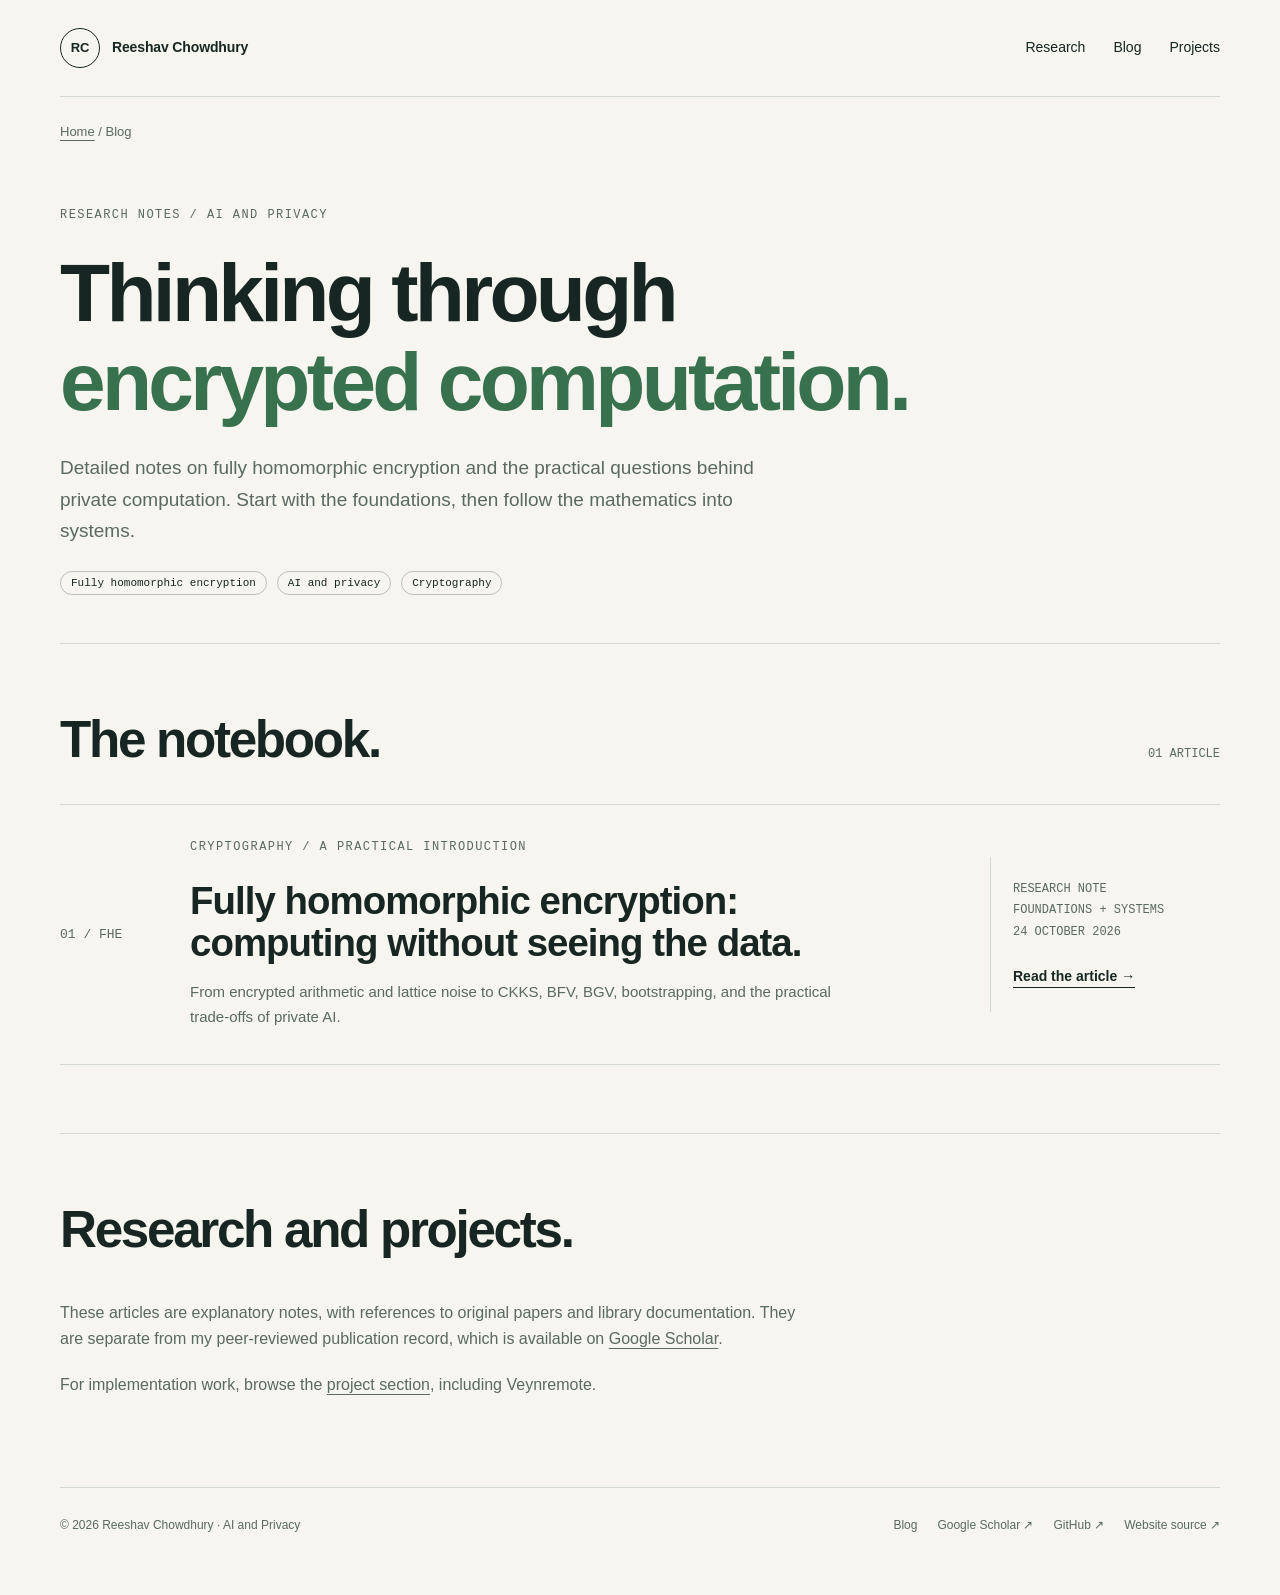
==== blog/index.html @ 23752e89 "Refocus portfolio on research and add detailed FHE blog" ====
<!doctype html>
<html lang="en"><head>
<meta charset="utf-8"><meta name="viewport" content="width=device-width, initial-scale=1">
<title>Blog — Fully homomorphic encryption, AI &amp; privacy | Reeshav Chowdhury</title><meta name="description" content="Research notes on fully homomorphic encryption, encrypted computation, AI, and privacy by Reeshav Chowdhury.">
<link rel="canonical" href="https://reeshavchowdhury.github.io/blog/">
<meta property="og:type" content="website"><meta property="og:title" content="Blog — Fully homomorphic encryption, AI &amp; privacy | Reeshav Chowdhury"><meta property="og:description" content="Research notes on fully homomorphic encryption, encrypted computation, AI, and privacy by Reeshav Chowdhury."><meta property="og:url" content="https://reeshavchowdhury.github.io/blog/"><meta property="og:image" content="https://reeshavchowdhury.github.io/assets/research-card.png"><meta name="twitter:card" content="summary_large_image"><meta name="theme-color" content="#f6f5ef">
<link rel="icon" href="/assets/favicon.svg" type="image/svg+xml"><link rel="stylesheet" href="/assets/site.css"><script src="/assets/site.js" defer></script>
<script type="application/ld+json">{"@context":"https://schema.org","@type":"Blog","name":"Reeshav Chowdhury \u2014 Research notes","url":"https://reeshavchowdhury.github.io/blog/","author":{"@type":"Person","name":"Reeshav Chowdhury","url":"https://reeshavchowdhury.github.io/"}}</script></head><body><a class="skip" href="#main">Skip to content</a><div class="wrap"><header class="header"><a class="brand" href="/" aria-label="Reeshav Chowdhury home"><span class="monogram">RC</span><span class="name">Reeshav Chowdhury</span></a><nav class="nav" aria-label="Main navigation"><a href="/#research">Research</a><a href="/blog/">Blog</a><a href="/#projects">Projects</a></nav></header><main id="main"><p class="breadcrumb"><a href="/">Home</a> / Blog</p><section class="page-intro"><div class="eyebrow">Research notes / AI and Privacy</div><h1>Thinking through<br><span class="accent">encrypted computation.</span></h1><p class="lede">Detailed notes on fully homomorphic encryption and the practical questions behind private computation. Start with the foundations, then follow the mathematics into systems.</p><div class="topic-grid"><span class="tag">Fully homomorphic encryption</span><span class="tag">AI and privacy</span><span class="tag">Cryptography</span></div></section><section class="section" aria-labelledby="posts-title"><div class="section-top"><h2 id="posts-title">The notebook.</h2><span class="meta">01 ARTICLE</span></div><article class="writing-card"><span class="writing-index">01 / FHE</span><div><div class="eyebrow">Cryptography / A practical introduction</div><h3><a href="/blog/fully-homomorphic-encryption/">Fully homomorphic encryption: computing without seeing the data.</a></h3><p>From encrypted arithmetic and lattice noise to CKKS, BFV, BGV, bootstrapping, and the practical trade-offs of private AI.</p></div><div class="writing-aside"><p>RESEARCH NOTE<br>FOUNDATIONS + SYSTEMS<br>24 OCTOBER 2026</p><a class="text-link" href="/blog/fully-homomorphic-encryption/">Read the article →</a></div></article></section><section class="section"><div class="prose"><h2>Research and projects.</h2><p>These articles are explanatory notes, with references to original papers and library documentation. They are separate from my peer-reviewed publication record, which is available on <a href="https://scholar.google.com/citations?user=WjMcQ4EAAAAJ&amp;hl=en">Google Scholar</a>.</p><p>For implementation work, browse the <a href="/#projects">project section</a>, including Veynremote.</p></div></section></main><footer class="footer"><p>© 2026 Reeshav Chowdhury · AI and Privacy</p><div><a href="/blog/">Blog</a><a href="https://scholar.google.com/citations?user=WjMcQ4EAAAAJ&amp;hl=en">Google Scholar ↗</a><a href="https://github.com/ReeshavChowdhury">GitHub ↗</a><a href="https://github.com/ReeshavChowdhury/ReeshavChowdhury.github.io">Website source ↗</a></div></footer></div></body></html>
---- assets/site.css ----
:root{--paper:#f6f5ef;--ink:#172622;--muted:#5a6962;--line:#d3dad1;--green:#c8edb5;--deep:#1c4938;--white:#fffefa;--orange:#f3c188;--radius:22px}
*{box-sizing:border-box}.hero>*,.setup-grid>*,.faq-grid>*,.about-grid>*{min-width:0}html{scroll-behavior:smooth;scroll-padding-top:100px}body{margin:0;background:var(--paper);color:var(--ink);font:16px/1.65 -apple-system,BlinkMacSystemFont,"Segoe UI",sans-serif}a{color:inherit;text-decoration-thickness:1px;text-underline-offset:4px}button{font:inherit}button,a{-webkit-tap-highlight-color:transparent}a:focus-visible,button:focus-visible,summary:focus-visible{outline:3px solid #28794d;outline-offset:5px}h1,h2,h3,p{margin-top:0}h1,h2,h3{line-height:1.08;letter-spacing:-.045em}h1{font-size:clamp(3.3rem,7.7vw,6.6rem);font-weight:650;margin-bottom:26px}h2{font-size:clamp(2rem,4vw,3.25rem);font-weight:600}h3{font-size:1.35rem;letter-spacing:-.025em}p{margin-bottom:20px}.wrap{width:min(1160px,calc(100% - 64px));margin:auto}.skip{position:absolute;left:16px;top:-80px;background:var(--ink);color:white;padding:12px;z-index:10}.skip:focus{top:12px}.header{display:flex;align-items:center;justify-content:space-between;gap:24px;padding:28px 0;border-bottom:1px solid var(--line)}.brand{display:inline-flex;align-items:center;gap:12px;text-decoration:none;font-weight:650;font-size:14px;letter-spacing:-.01em}.monogram{display:grid;place-items:center;width:40px;height:40px;border:1px solid var(--ink);border-radius:50%;font-size:13px}.nav{display:flex;gap:28px;align-items:center}.nav a{font-size:14px;text-decoration:none}.nav a:hover{text-decoration:underline}.nav .external{border-bottom:1px solid var(--ink)}.eyebrow{font:12px/1.4 ui-monospace,SFMono-Regular,Consolas,monospace;text-transform:uppercase;letter-spacing:.12em;color:var(--muted);display:flex;align-items:center;gap:10px;margin-bottom:25px}.dot{display:inline-block;width:7px;height:7px;background:#398051;border-radius:50%}.hero{display:grid;grid-template-columns:1fr 1fr;gap:72px;align-items:center;padding:86px 0 80px}.hero .lede{font-size:18px;line-height:1.7;color:var(--muted);max-width:480px}.accent{color:#37714d}.actions{display:flex;align-items:center;flex-wrap:wrap;gap:14px;margin-top:30px}.button{border:1px solid var(--ink);border-radius:8px;padding:12px 20px;font-size:14px;font-weight:600;text-decoration:none;display:inline-flex;gap:18px;align-items:center;justify-content:center;background:var(--ink);color:var(--white);cursor:pointer;transition:transform .15s,background .15s}.button:hover{transform:translateY(-2px);background:var(--deep)}.button.secondary{background:transparent;color:var(--ink)}.button.secondary:hover{background:#e9eee3}.small-note{font-size:12px;color:var(--muted);margin-top:18px}.hero-art{position:relative;background:var(--green);border-radius:var(--radius);min-height:410px;padding:30px;overflow:hidden}.art-label{display:flex;justify-content:space-between;font:11px ui-monospace,monospace;letter-spacing:.08em;text-transform:uppercase}.art-circle{position:absolute;width:330px;height:330px;border:1px solid #92b886;border-radius:50%;right:-80px;top:55px}.art-circle:after{content:"";position:absolute;inset:35px;border:1px solid #a4c99a;border-radius:50%}.monitor{position:relative;width:82%;margin:46px auto 0;padding:9px;background:var(--ink);border-radius:13px;box-shadow:0 20px 40px #17262218}.monitor:before{content:"";position:absolute;bottom:-28px;left:44%;width:12%;height:29px;background:var(--ink)}.monitor:after{content:"";position:absolute;bottom:-30px;left:31%;width:38%;height:5px;background:var(--ink);border-radius:4px}.desktop{position:relative;overflow:hidden;height:185px;border-radius:5px;background:#df9d6c}.desktop:before{content:"";position:absolute;width:220px;height:220px;border-radius:50%;background:#f7d6ab;left:-42px;top:35px}.desktop:after{content:"";position:absolute;width:200px;height:200px;border-radius:50%;background:#8c9e81;right:-60px;bottom:-60px}.app-window{position:absolute;z-index:1;left:22%;top:22%;width:61%;height:60%;background:#fffefa;border-radius:5px;box-shadow:0 5px 20px #17262222}.window-bar{height:19px;border-bottom:1px solid #dce0d8;display:flex;gap:4px;padding:7px}.window-bar i{width:4px;height:4px;border-radius:50%;background:#a4b0a3}.window-content{padding:15px}.window-content .line{height:5px;width:74%;background:#dce4d6;border-radius:4px;margin-bottom:9px}.window-content .line:first-child{width:45%;background:#426a47}.art-caption{position:absolute;bottom:24px;left:30px;right:30px;display:flex;justify-content:space-between;align-items:center;font-size:12px}.tag{font:11px ui-monospace,monospace;border:1px solid #17262240;border-radius:30px;padding:5px 10px;white-space:nowrap}.section{padding:68px 0;border-top:1px solid var(--line)}.section-top{display:flex;justify-content:space-between;align-items:baseline;gap:24px;margin-bottom:36px}.section-top h2{margin:0}.section-top .meta{font:12px ui-monospace,monospace;color:var(--muted)}.project-row{display:grid;grid-template-columns:76px 1fr 1fr;gap:30px;background:var(--white);border:1px solid var(--line);padding:36px;border-radius:var(--radius)}.project-number{font:14px ui-monospace,monospace;color:var(--muted);padding-top:8px}.project-row h3{font-size:36px;margin-bottom:13px}.project-row p{color:var(--muted)}.pills{display:flex;flex-wrap:wrap;gap:7px}.pills .tag{color:var(--muted);border-color:var(--line)}.project-detail{padding-left:20px;border-left:1px solid var(--line)}.project-detail ul{padding-left:18px;color:var(--muted);font-size:14px;margin:0 0 22px}.text-link{font-size:14px;font-weight:600;text-decoration:none;border-bottom:1px solid var(--ink);padding-bottom:3px}.about-grid{display:grid;grid-template-columns:1fr 1.2fr;gap:70px}.about-grid p{color:var(--muted)}.callout{background:#e9eee3;border-left:3px solid #79a367;padding:18px 22px;font-size:14px;color:var(--muted);border-radius:0 10px 10px 0}.footer{padding:28px 0 38px;border-top:1px solid var(--line);display:flex;justify-content:space-between;gap:24px;font-size:12px;color:var(--muted)}.footer div{display:flex;flex-wrap:wrap;gap:20px}.footer a{text-decoration:none}.footer a:hover{text-decoration:underline}.project-hero{gap:50px}.project-hero h1{font-size:clamp(3rem,6.2vw,5.5rem)}.breadcrumb{font-size:13px;color:var(--muted);margin:24px 0 0}.project-hero .hero-art{min-height:430px;background:#e7ebe2}.dual-monitors{display:flex;align-items:flex-end;gap:18px;position:relative;margin-top:55px}.dual-monitors .monitor{margin:0;padding:7px;width:58%;box-shadow:none;border-radius:9px}.dual-monitors .monitor.host{width:40%;margin-bottom:0}.dual-monitors .desktop{height:140px}.dual-monitors .host .desktop{height:103px}.dual-monitors .monitor:before{bottom:-20px;height:20px}.dual-monitors .monitor:after{bottom:-23px;height:4px}.dual-monitors .host .desktop{transition:filter .25s}.dual-monitors.is-private .host .desktop{filter:brightness(0)}.monitor-labels{display:flex;justify-content:space-around;margin:40px 0 0;font-size:12px;color:var(--muted)}.demo-controls{margin-top:28px;display:flex;align-items:center;justify-content:space-between;gap:12px}.demo-controls button{border:1px solid var(--line);background:var(--white);padding:7px 12px;font-size:12px;border-radius:7px;cursor:pointer}.demo-controls .state{font:11px ui-monospace,monospace;color:var(--deep)}.demo-note{font-size:11px;color:var(--muted);margin:14px 0 0}.feature-grid{display:grid;grid-template-columns:repeat(3,1fr);gap:32px}.feature{border-top:2px solid var(--ink);padding-top:23px}.feature .index{font:12px ui-monospace,monospace;color:var(--muted);margin-bottom:24px;display:block}.feature h3{margin-bottom:14px}.feature p{font-size:14px;color:var(--muted)}.setup-grid{display:grid;grid-template-columns:1fr 1.1fr;gap:70px}.steps{list-style:none;counter-reset:steps;padding:0;margin:0}.steps li{counter-increment:steps;position:relative;padding:0 0 25px 45px;color:var(--muted);font-size:14px}.steps li:before{content:counter(steps);position:absolute;left:0;top:0;border:1px solid var(--line);border-radius:50%;width:26px;height:26px;display:grid;place-items:center;font:12px ui-monospace,monospace;color:var(--ink)}.steps strong{display:block;color:var(--ink);font-weight:600;margin-bottom:4px}.terminal{border-radius:15px;background:var(--ink);color:#e5eddf;padding:24px;overflow:hidden}.terminal-bar{display:flex;justify-content:space-between;align-items:center;font:11px ui-monospace,monospace;color:#a0b2a4;margin-bottom:22px}.copy-button{background:transparent;border:1px solid #6b7e70;color:#d3e4cf;border-radius:5px;padding:5px 9px;font:11px ui-monospace,monospace;cursor:pointer}.terminal pre{font:12px/1.9 ui-monospace,SFMono-Regular,Consolas,monospace;overflow-x:auto;margin:0;padding-bottom:6px}.terminal .comment{color:#9cb692}.link-list{margin-top:20px;display:flex;flex-wrap:wrap;gap:18px;font-size:13px}table{border-collapse:collapse;width:100%;font-size:14px}th,td{padding:15px 14px;text-align:left;border-bottom:1px solid var(--line)}th{font-weight:600;background:#e9eee3}table caption{text-align:left;color:var(--muted);font-size:13px;margin-bottom:18px}.table-wrap{overflow-x:auto}.faq-grid{display:grid;grid-template-columns:1fr 1.3fr;gap:60px}details{padding:21px 0;border-bottom:1px solid var(--line)}details:first-child{padding-top:0}summary{cursor:pointer;font-size:16px;font-weight:600;line-height:1.5}details p{color:var(--muted);font-size:14px;margin:16px 0 0}.cta{background:var(--green);padding:42px;border-radius:var(--radius);display:flex;justify-content:space-between;align-items:center;gap:30px}.cta h2{font-size:34px;margin-bottom:12px}.cta p{margin:0;max-width:580px;color:#3f5840}.cta .actions{margin:0;flex-shrink:0}.prose{max-width:760px}.prose p{color:var(--muted)}
@media(min-width:1440px){.hero{padding-top:105px;padding-bottom:95px}}
@media(max-width:900px){.hero{gap:32px;padding:60px 0}.hero-art{min-height:350px;padding:24px}.desktop{height:150px}.art-caption{left:24px;right:24px}.project-row{grid-template-columns:40px 1fr;gap:20px}.project-detail{grid-column:2;padding:0;border:0}.feature-grid{gap:22px}.setup-grid,.faq-grid{gap:35px}.dual-monitors{gap:12px}.dual-monitors .desktop{height:110px}.dual-monitors .host .desktop{height:80px}.project-hero .hero-art{min-height:400px}.cta{align-items:flex-start;flex-direction:column}}
@media(max-width:640px){.wrap{width:calc(100% - 36px)}.header{padding:19px 0;gap:15px}.brand{font-size:12px;gap:8px}.brand .name{display:none}.nav{gap:19px}.nav a{font-size:12px}.monogram{width:34px;height:34px}.hero{grid-template-columns:1fr;gap:35px;padding:45px 0}.hero h1{font-size:clamp(44px,12vw,58px)}.hero .lede{font-size:16px;max-width:none}.hero-art{min-height:335px}.monitor{max-width:310px}.desktop{height:155px}.section{padding:45px 0}.section-top{margin-bottom:24px}.section-top .meta{font-size:10px}.project-row{grid-template-columns:25px 1fr;padding:24px 20px;gap:12px}.project-row h3{font-size:30px}.project-detail{margin-top:4px}.about-grid,.setup-grid,.faq-grid{grid-template-columns:1fr;gap:25px}.feature-grid{grid-template-columns:1fr;gap:22px}.feature .index{margin-bottom:12px}.feature{padding-top:17px}.feature h3{font-size:25px}.feature p{margin-bottom:0}.footer{flex-direction:column;gap:13px;padding-top:24px}.footer p{margin:0}.project-hero h1{font-size:clamp(44px,12vw,53px)}.project-hero .hero-art{min-height:365px}.dual-monitors{margin-top:40px}.dual-monitors .monitor{max-width:none}.dual-monitors .desktop{height:130px}.dual-monitors .host .desktop{height:90px}.monitor-labels{margin-top:36px}.demo-controls{margin-top:20px}.cta{padding:28px 24px}.cta h2{font-size:29px}.terminal{padding:20px}.table-wrap{margin-right:-10px}th,td{padding:12px;font-size:12px}table{min-width:480px}.breadcrumb{font-size:12px}.section-top h2{font-size:30px}}
@media(prefers-reduced-motion:reduce){html{scroll-behavior:auto}*,*:before,*:after{transition:none!important}}
/* Research and writing */
.research-art{background:#e4e9dd;display:flex;flex-direction:column;justify-content:space-between;min-height:410px}.research-motif{position:relative;margin:27px 0 18px;padding:30px 22px;background:#172622;color:#e5eddf;border-radius:16px}.research-motif .math-label{font:11px ui-monospace,monospace;color:#9fbaa7;letter-spacing:.07em;text-transform:uppercase}.research-motif .math-main{font:clamp(24px,3vw,37px)/1.8 ui-monospace,monospace;letter-spacing:-.04em;margin:20px 0}.research-motif .math-result{border-top:1px solid #45594b;padding-top:18px;font:13px ui-monospace,monospace;color:#c8edb5}.research-art>p{font-size:13px;color:var(--muted);margin:0}.research-art .mini-tags{display:flex;flex-wrap:wrap;gap:8px}.writing-card{display:grid;grid-template-columns:100px 1fr 230px;gap:30px;align-items:center;padding:34px 0;border-top:1px solid var(--line);border-bottom:1px solid var(--line)}.writing-card .writing-index{font:13px ui-monospace,monospace;color:var(--muted)}.writing-card h3{font-size:clamp(27px,3vw,39px);max-width:680px;margin-bottom:17px}.writing-card h3 a{text-decoration:none}.writing-card h3 a:hover{text-decoration:underline}.writing-card p{font-size:15px;color:var(--muted);max-width:650px;margin:0}.writing-card .writing-aside{border-left:1px solid var(--line);padding:22px}.writing-card .writing-aside p{font:12px/1.8 ui-monospace,monospace;margin-bottom:20px}.project-compact{display:grid;grid-template-columns:1fr 2fr auto;gap:28px;padding:26px 0;border-top:1px solid var(--line);align-items:start}.project-compact h3{font-size:26px;margin:0}.project-compact p{font-size:14px;max-width:620px;color:var(--muted);margin:0}.page-intro{padding:65px 0 48px;max-width:960px}.page-intro h1{font-size:clamp(48px,7vw,82px)}.page-intro .lede{font-size:19px;color:var(--muted);max-width:740px}.blog-meta{display:flex;flex-wrap:wrap;gap:12px 24px;font:12px/1.7 ui-monospace,monospace;color:var(--muted);margin-top:28px}.article-header{padding:62px 0 45px;max-width:1020px}.article-header h1{font-size:clamp(39px,5.5vw,72px);max-width:970px}.article-header .lede{font-size:20px;line-height:1.65;color:var(--muted);max-width:780px}.article-layout{display:grid;grid-template-columns:220px minmax(0,760px);gap:64px;align-items:start;border-top:1px solid var(--line);padding:40px 0 70px}.article-layout>aside{position:sticky;top:25px}.article-toc{position:static;border:1px solid var(--line);padding:17px;border-radius:12px;background:#eeefe6;font-family:inherit}.article-toc:first-child{padding-top:17px}.article-toc summary{font-size:13px}.article-toc nav{display:flex;flex-direction:column;gap:10px;margin-top:18px}.article-toc a{font-size:12px;line-height:1.45;text-decoration:none;color:var(--muted)}.article-toc a:hover{color:var(--ink);text-decoration:underline}.article-body{font:19px/1.85 Georgia,"Times New Roman",serif;min-width:0}.article-body h2{font:600 32px/1.2 -apple-system,BlinkMacSystemFont,"Segoe UI",sans-serif;letter-spacing:-.035em;margin:50px 0 23px}.article-body section:first-child h2{margin-top:0}.article-body h3{font:600 22px/1.35 -apple-system,BlinkMacSystemFont,"Segoe UI",sans-serif;letter-spacing:-.02em;margin:30px 0 16px}.article-body p{margin:0 0 22px}.article-body ul,.article-body ol{padding-left:25px;margin:0 0 24px}.article-body li{padding-left:3px;margin-bottom:12px}.article-body code{font:14px/1.8 ui-monospace,SFMono-Regular,Consolas,monospace;background:#e8ece0;padding:2px 5px;border-radius:4px;overflow-wrap:anywhere}.article-body .equation{padding:20px 22px;background:#e9eee3;border:1px solid var(--line);border-radius:12px;overflow-x:auto;font:16px/1.8 ui-monospace,monospace;margin:26px 0;white-space:nowrap}.article-body .equation .equation-caption{font:12px/1.6 -apple-system,BlinkMacSystemFont,"Segoe UI",sans-serif;color:var(--muted);white-space:normal;margin-top:12px;max-width:640px}.article-body .source-note{font:12px/1.7 -apple-system,BlinkMacSystemFont,"Segoe UI",sans-serif;color:var(--muted);margin-top:-5px}.article-body .source-note a{color:var(--muted)}.article-body .table-wrap{margin:28px 0}.article-body table{font:13px/1.7 -apple-system,BlinkMacSystemFont,"Segoe UI",sans-serif;min-width:570px}.article-body .callout{font:14px/1.8 -apple-system,BlinkMacSystemFont,"Segoe UI",sans-serif;margin:26px 0}.article-flow{display:grid;grid-template-columns:1fr 1fr 1fr;gap:12px;margin:28px 0}.article-flow>div{background:#e9eee3;border:1px solid var(--line);border-radius:12px;padding:18px;font:13px/1.6 -apple-system,BlinkMacSystemFont,"Segoe UI",sans-serif}.article-flow strong{display:block;color:var(--deep);font-size:14px;margin:0 0 8px}.article-flow .step-number{font:11px ui-monospace,monospace;color:var(--muted);display:block;margin-bottom:12px}.fhe-demo{padding:26px;background:var(--ink);border-radius:16px;color:var(--white);margin:30px 0;font:15px/1.7 -apple-system,BlinkMacSystemFont,"Segoe UI",sans-serif}.fhe-demo .eyebrow{color:#b3c5b4;margin-bottom:15px}.demo-inputs{display:grid;grid-template-columns:1fr 1fr;gap:24px}.demo-inputs label{display:block;font-size:14px}.demo-inputs input{display:block;width:100%;accent-color:#c8edb5;margin:15px 0}.demo-inputs output{color:var(--green);font-family:ui-monospace,monospace}.calc-result{border-top:1px solid #506453;margin-top:20px;padding-top:20px;font:26px/1.5 ui-monospace,monospace;color:var(--green)}.fhe-demo .demo-note{color:#c2cebf;font-size:12px;line-height:1.8;margin-top:18px}.references-list{font:14px/1.8 -apple-system,BlinkMacSystemFont,"Segoe UI",sans-serif}.references-list li{margin-bottom:16px}.article-end{font:14px/1.8 -apple-system,BlinkMacSystemFont,"Segoe UI",sans-serif;padding:25px 0;border-top:1px solid var(--line);color:var(--muted);margin-top:35px}.article-body pre{padding:20px;background:#172622;border-radius:12px;color:#e5eddf;overflow-x:auto;font:12px/1.9 ui-monospace,monospace}.article-body pre code{background:transparent;color:inherit;padding:0;overflow-wrap:normal;font:inherit}.topic-grid{display:flex;gap:10px;flex-wrap:wrap;margin-top:25px}.research-label{font-size:13px;color:var(--muted);margin-top:12px}.article-body figure{margin:0}.article-body figcaption{font:12px/1.6 -apple-system,BlinkMacSystemFont,"Segoe UI",sans-serif;color:var(--muted)}
@media(max-width:1000px){.writing-card{grid-template-columns:60px 1fr}.writing-card .writing-aside{grid-column:2;border:0;padding:0}.writing-card .writing-aside p{display:none}.article-layout{grid-template-columns:190px minmax(0,1fr);gap:30px}.project-compact{grid-template-columns:1fr 2fr}.project-compact .text-link{grid-column:2}}
@media(max-width:760px){.article-layout{grid-template-columns:1fr;gap:32px;padding-top:25px}.article-layout>aside{position:static}.article-toc{position:static}.article-toc nav{display:grid;grid-template-columns:1fr 1fr;gap:12px}.article-body{font-size:18px}.article-body h2{font-size:28px}.article-header{padding-top:45px}.article-header .lede{font-size:18px}.article-flow{gap:8px}.article-flow>div{padding:14px}.page-intro{padding:45px 0 30px}.writing-card{gap:20px}.project-compact{gap:15px}.research-art{min-height:340px}}
@media(max-width:480px){.writing-card{grid-template-columns:1fr;gap:18px}.writing-card .writing-aside{grid-column:auto}.writing-card h3{font-size:30px}.project-compact{grid-template-columns:1fr;gap:14px}.project-compact .text-link{grid-column:auto;justify-self:start}.article-header h1{font-size:40px}.article-layout{padding-bottom:40px}.article-toc nav{grid-template-columns:1fr}.article-body .equation{font-size:13px;padding:16px}.article-flow{grid-template-columns:1fr}.article-flow>div{padding:17px}.article-flow .step-number{margin-bottom:5px}.fhe-demo{padding:20px}.demo-inputs{gap:16px}.calc-result{font-size:22px}.article-body ul,.article-body ol{padding-left:21px}.research-motif{padding:25px 18px}.research-motif .math-main{font-size:25px}.page-intro .lede{font-size:17px}}
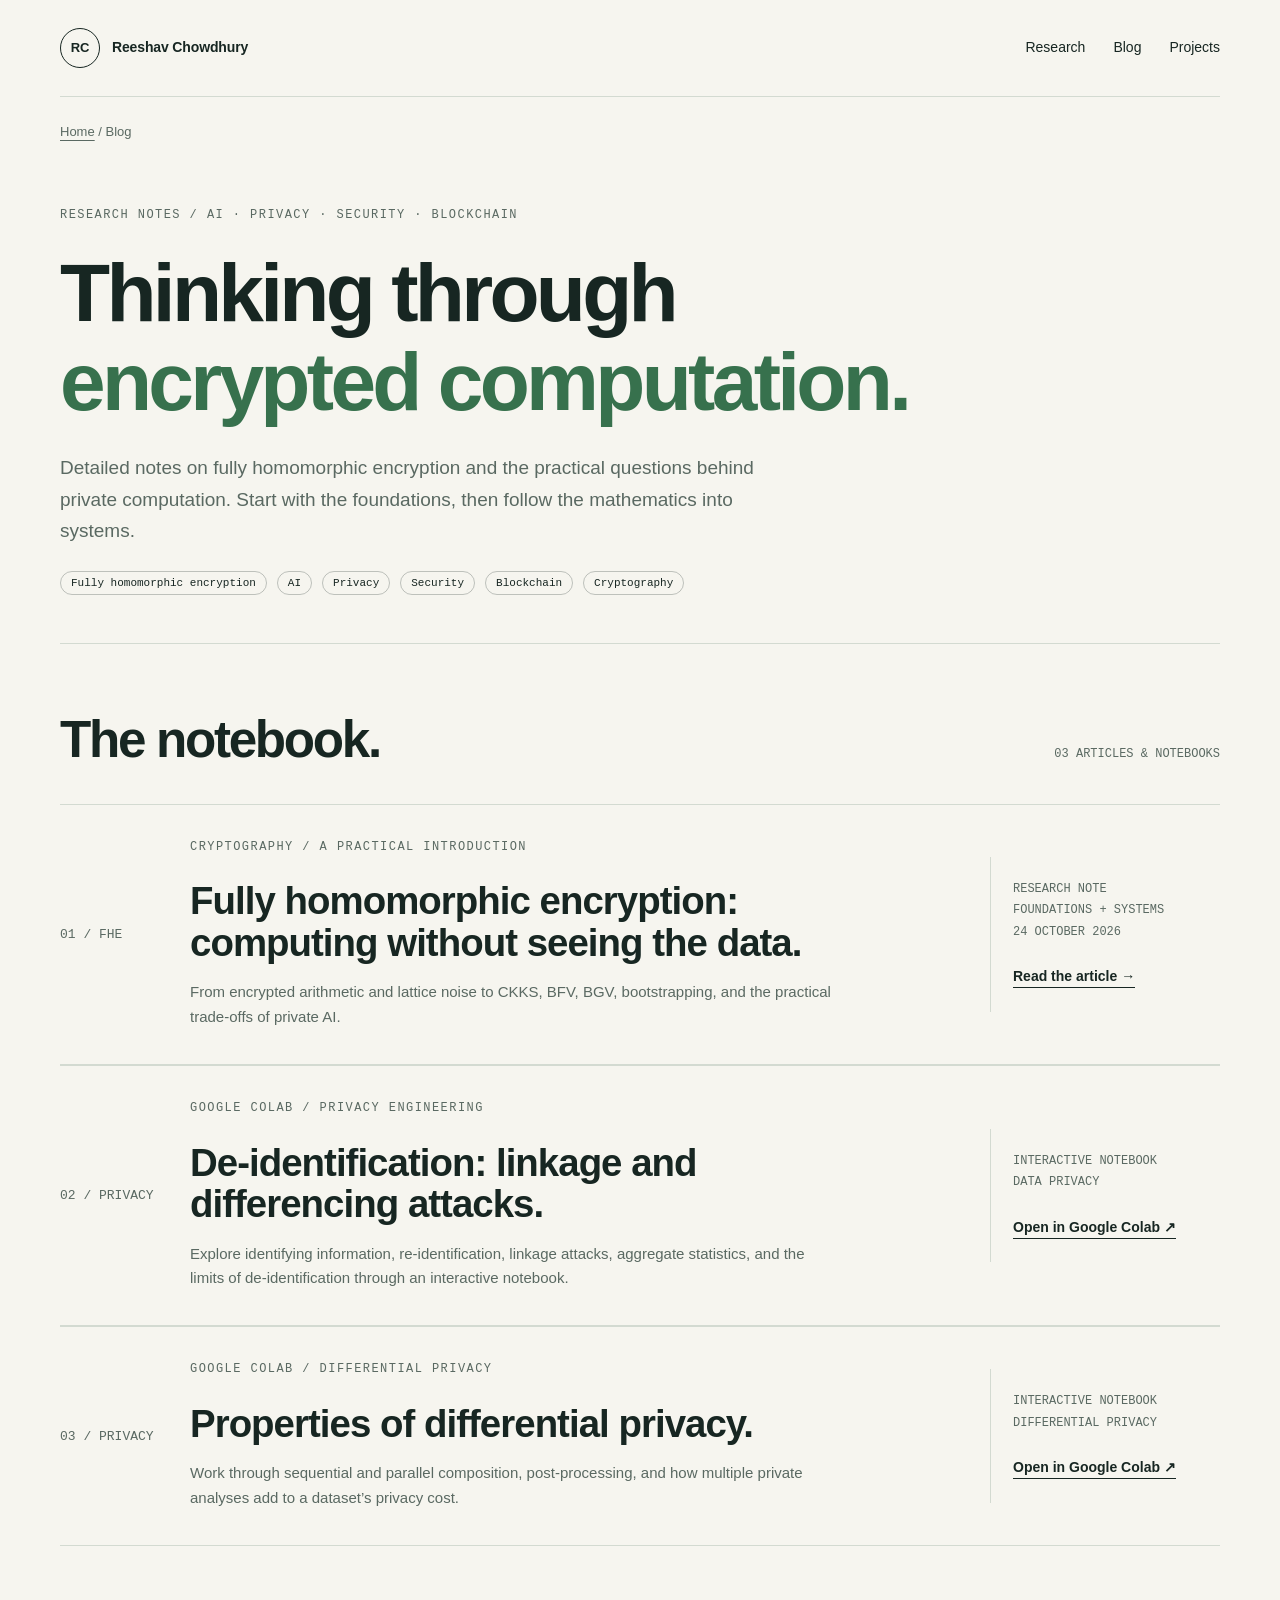
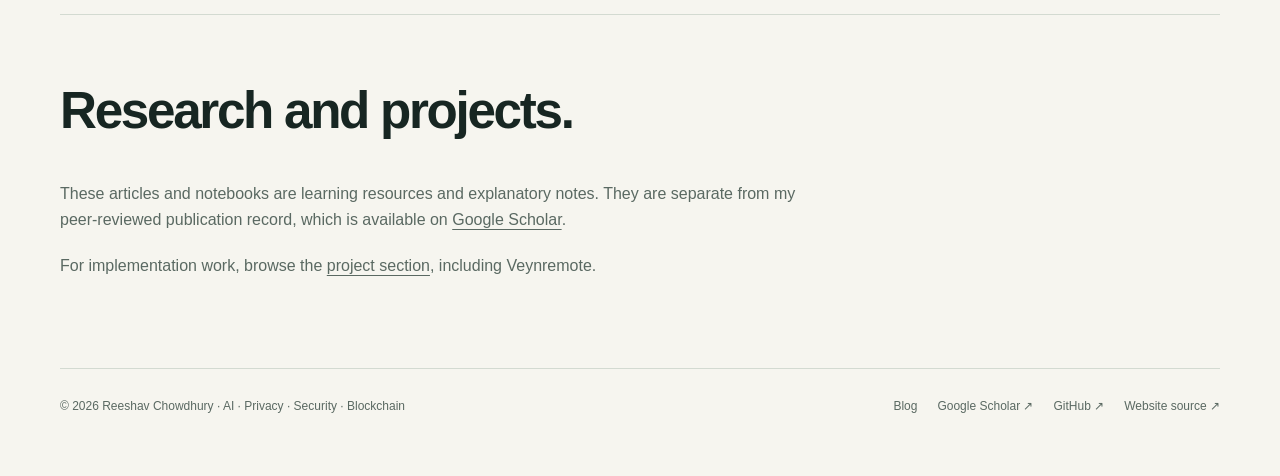
==== commit 8dfd356e: "Add privacy Colab notebooks and research interests" ====
--- a/blog/index.html
+++ b/blog/index.html
@@ -1,8 +1,8 @@
 <!doctype html>
 <html lang="en"><head>
 <meta charset="utf-8"><meta name="viewport" content="width=device-width, initial-scale=1">
-<title>Blog — Fully homomorphic encryption, AI &amp; privacy | Reeshav Chowdhury</title><meta name="description" content="Research notes on fully homomorphic encryption, encrypted computation, AI, and privacy by Reeshav Chowdhury.">
+<title>Blog — AI, privacy, security &amp; blockchain | Reeshav Chowdhury</title><meta name="description" content="Research notes and notebooks on AI, privacy, security, blockchain, encrypted computation, and differential privacy by Reeshav Chowdhury.">
 <link rel="canonical" href="https://reeshavchowdhury.github.io/blog/">
-<meta property="og:type" content="website"><meta property="og:title" content="Blog — Fully homomorphic encryption, AI &amp; privacy | Reeshav Chowdhury"><meta property="og:description" content="Research notes on fully homomorphic encryption, encrypted computation, AI, and privacy by Reeshav Chowdhury."><meta property="og:url" content="https://reeshavchowdhury.github.io/blog/"><meta property="og:image" content="https://reeshavchowdhury.github.io/assets/research-card.png"><meta name="twitter:card" content="summary_large_image"><meta name="theme-color" content="#f6f5ef">
+<meta property="og:type" content="website"><meta property="og:title" content="Blog — AI, privacy, security &amp; blockchain | Reeshav Chowdhury"><meta property="og:description" content="Research notes and notebooks on AI, privacy, security, blockchain, encrypted computation, and differential privacy by Reeshav Chowdhury."><meta property="og:url" content="https://reeshavchowdhury.github.io/blog/"><meta property="og:image" content="https://reeshavchowdhury.github.io/assets/research-card.png"><meta name="twitter:card" content="summary_large_image"><meta name="theme-color" content="#f6f5ef">
 <link rel="icon" href="/assets/favicon.svg" type="image/svg+xml"><link rel="stylesheet" href="/assets/site.css"><script src="/assets/site.js" defer></script>
-<script type="application/ld+json">{"@context":"https://schema.org","@type":"Blog","name":"Reeshav Chowdhury \u2014 Research notes","url":"https://reeshavchowdhury.github.io/blog/","author":{"@type":"Person","name":"Reeshav Chowdhury","url":"https://reeshavchowdhury.github.io/"}}</script></head><body><a class="skip" href="#main">Skip to content</a><div class="wrap"><header class="header"><a class="brand" href="/" aria-label="Reeshav Chowdhury home"><span class="monogram">RC</span><span class="name">Reeshav Chowdhury</span></a><nav class="nav" aria-label="Main navigation"><a href="/#research">Research</a><a href="/blog/">Blog</a><a href="/#projects">Projects</a></nav></header><main id="main"><p class="breadcrumb"><a href="/">Home</a> / Blog</p><section class="page-intro"><div class="eyebrow">Research notes / AI and Privacy</div><h1>Thinking through<br><span class="accent">encrypted computation.</span></h1><p class="lede">Detailed notes on fully homomorphic encryption and the practical questions behind private computation. Start with the foundations, then follow the mathematics into systems.</p><div class="topic-grid"><span class="tag">Fully homomorphic encryption</span><span class="tag">AI and privacy</span><span class="tag">Cryptography</span></div></section><section class="section" aria-labelledby="posts-title"><div class="section-top"><h2 id="posts-title">The notebook.</h2><span class="meta">01 ARTICLE</span></div><article class="writing-card"><span class="writing-index">01 / FHE</span><div><div class="eyebrow">Cryptography / A practical introduction</div><h3><a href="/blog/fully-homomorphic-encryption/">Fully homomorphic encryption: computing without seeing the data.</a></h3><p>From encrypted arithmetic and lattice noise to CKKS, BFV, BGV, bootstrapping, and the practical trade-offs of private AI.</p></div><div class="writing-aside"><p>RESEARCH NOTE<br>FOUNDATIONS + SYSTEMS<br>24 OCTOBER 2026</p><a class="text-link" href="/blog/fully-homomorphic-encryption/">Read the article →</a></div></article></section><section class="section"><div class="prose"><h2>Research and projects.</h2><p>These articles are explanatory notes, with references to original papers and library documentation. They are separate from my peer-reviewed publication record, which is available on <a href="https://scholar.google.com/citations?user=WjMcQ4EAAAAJ&amp;hl=en">Google Scholar</a>.</p><p>For implementation work, browse the <a href="/#projects">project section</a>, including Veynremote.</p></div></section></main><footer class="footer"><p>© 2026 Reeshav Chowdhury · AI and Privacy</p><div><a href="/blog/">Blog</a><a href="https://scholar.google.com/citations?user=WjMcQ4EAAAAJ&amp;hl=en">Google Scholar ↗</a><a href="https://github.com/ReeshavChowdhury">GitHub ↗</a><a href="https://github.com/ReeshavChowdhury/ReeshavChowdhury.github.io">Website source ↗</a></div></footer></div></body></html>+<script type="application/ld+json">{"@context":"https://schema.org","@type":"Blog","name":"Reeshav Chowdhury \u2014 Research notes","url":"https://reeshavchowdhury.github.io/blog/","author":{"@type":"Person","name":"Reeshav Chowdhury","url":"https://reeshavchowdhury.github.io/"}}</script></head><body><a class="skip" href="#main">Skip to content</a><div class="wrap"><header class="header"><a class="brand" href="/" aria-label="Reeshav Chowdhury home"><span class="monogram">RC</span><span class="name">Reeshav Chowdhury</span></a><nav class="nav" aria-label="Main navigation"><a href="/#research">Research</a><a href="/blog/">Blog</a><a href="/#projects">Projects</a></nav></header><main id="main"><p class="breadcrumb"><a href="/">Home</a> / Blog</p><section class="page-intro"><div class="eyebrow">Research notes / AI · Privacy · Security · Blockchain</div><h1>Thinking through<br><span class="accent">encrypted computation.</span></h1><p class="lede">Detailed notes on fully homomorphic encryption and the practical questions behind private computation. Start with the foundations, then follow the mathematics into systems.</p><div class="topic-grid"><span class="tag">Fully homomorphic encryption</span><span class="tag">AI</span><span class="tag">Privacy</span><span class="tag">Security</span><span class="tag">Blockchain</span><span class="tag">Cryptography</span></div></section><section class="section" aria-labelledby="posts-title"><div class="section-top"><h2 id="posts-title">The notebook.</h2><span class="meta">03 ARTICLES &amp; NOTEBOOKS</span></div><article class="writing-card"><span class="writing-index">01 / FHE</span><div><div class="eyebrow">Cryptography / A practical introduction</div><h3><a href="/blog/fully-homomorphic-encryption/">Fully homomorphic encryption: computing without seeing the data.</a></h3><p>From encrypted arithmetic and lattice noise to CKKS, BFV, BGV, bootstrapping, and the practical trade-offs of private AI.</p></div><div class="writing-aside"><p>RESEARCH NOTE<br>FOUNDATIONS + SYSTEMS<br>24 OCTOBER 2026</p><a class="text-link" href="/blog/fully-homomorphic-encryption/">Read the article →</a></div></article><article class="writing-card"><span class="writing-index">02 / PRIVACY</span><div><div class="eyebrow">Google Colab / Privacy engineering</div><h3><a href="https://colab.research.google.com/drive/1azul6Syiu469PAEPcou0OgSc40ROaCb3?usp=sharing#scrollTo=ZsCBvefDBXHc" target="_blank" rel="noopener noreferrer">De-identification: linkage and differencing attacks.</a></h3><p>Explore identifying information, re-identification, linkage attacks, aggregate statistics, and the limits of de-identification through an interactive notebook.</p></div><div class="writing-aside"><p>INTERACTIVE NOTEBOOK<br>DATA PRIVACY</p><a class="text-link" href="https://colab.research.google.com/drive/1azul6Syiu469PAEPcou0OgSc40ROaCb3?usp=sharing#scrollTo=ZsCBvefDBXHc" target="_blank" rel="noopener noreferrer">Open in Google Colab ↗</a></div></article><article class="writing-card"><span class="writing-index">03 / PRIVACY</span><div><div class="eyebrow">Google Colab / Differential privacy</div><h3><a href="https://colab.research.google.com/drive/1wODT0dOa4Jd7b5X4L9aN8Es1MfzvuWAR#scrollTo=BmdceBEtRx4K" target="_blank" rel="noopener noreferrer">Properties of differential privacy.</a></h3><p>Work through sequential and parallel composition, post-processing, and how multiple private analyses add to a dataset’s privacy cost.</p></div><div class="writing-aside"><p>INTERACTIVE NOTEBOOK<br>DIFFERENTIAL PRIVACY</p><a class="text-link" href="https://colab.research.google.com/drive/1wODT0dOa4Jd7b5X4L9aN8Es1MfzvuWAR#scrollTo=BmdceBEtRx4K" target="_blank" rel="noopener noreferrer">Open in Google Colab ↗</a></div></article></section><section class="section"><div class="prose"><h2>Research and projects.</h2><p>These articles and notebooks are learning resources and explanatory notes. They are separate from my peer-reviewed publication record, which is available on <a href="https://scholar.google.com/citations?user=WjMcQ4EAAAAJ&amp;hl=en">Google Scholar</a>.</p><p>For implementation work, browse the <a href="/#projects">project section</a>, including Veynremote.</p></div></section></main><footer class="footer"><p>© 2026 Reeshav Chowdhury · AI · Privacy · Security · Blockchain</p><div><a href="/blog/">Blog</a><a href="https://scholar.google.com/citations?user=WjMcQ4EAAAAJ&amp;hl=en">Google Scholar ↗</a><a href="https://github.com/ReeshavChowdhury">GitHub ↗</a><a href="https://github.com/ReeshavChowdhury/ReeshavChowdhury.github.io">Website source ↗</a></div></footer></div></body></html>
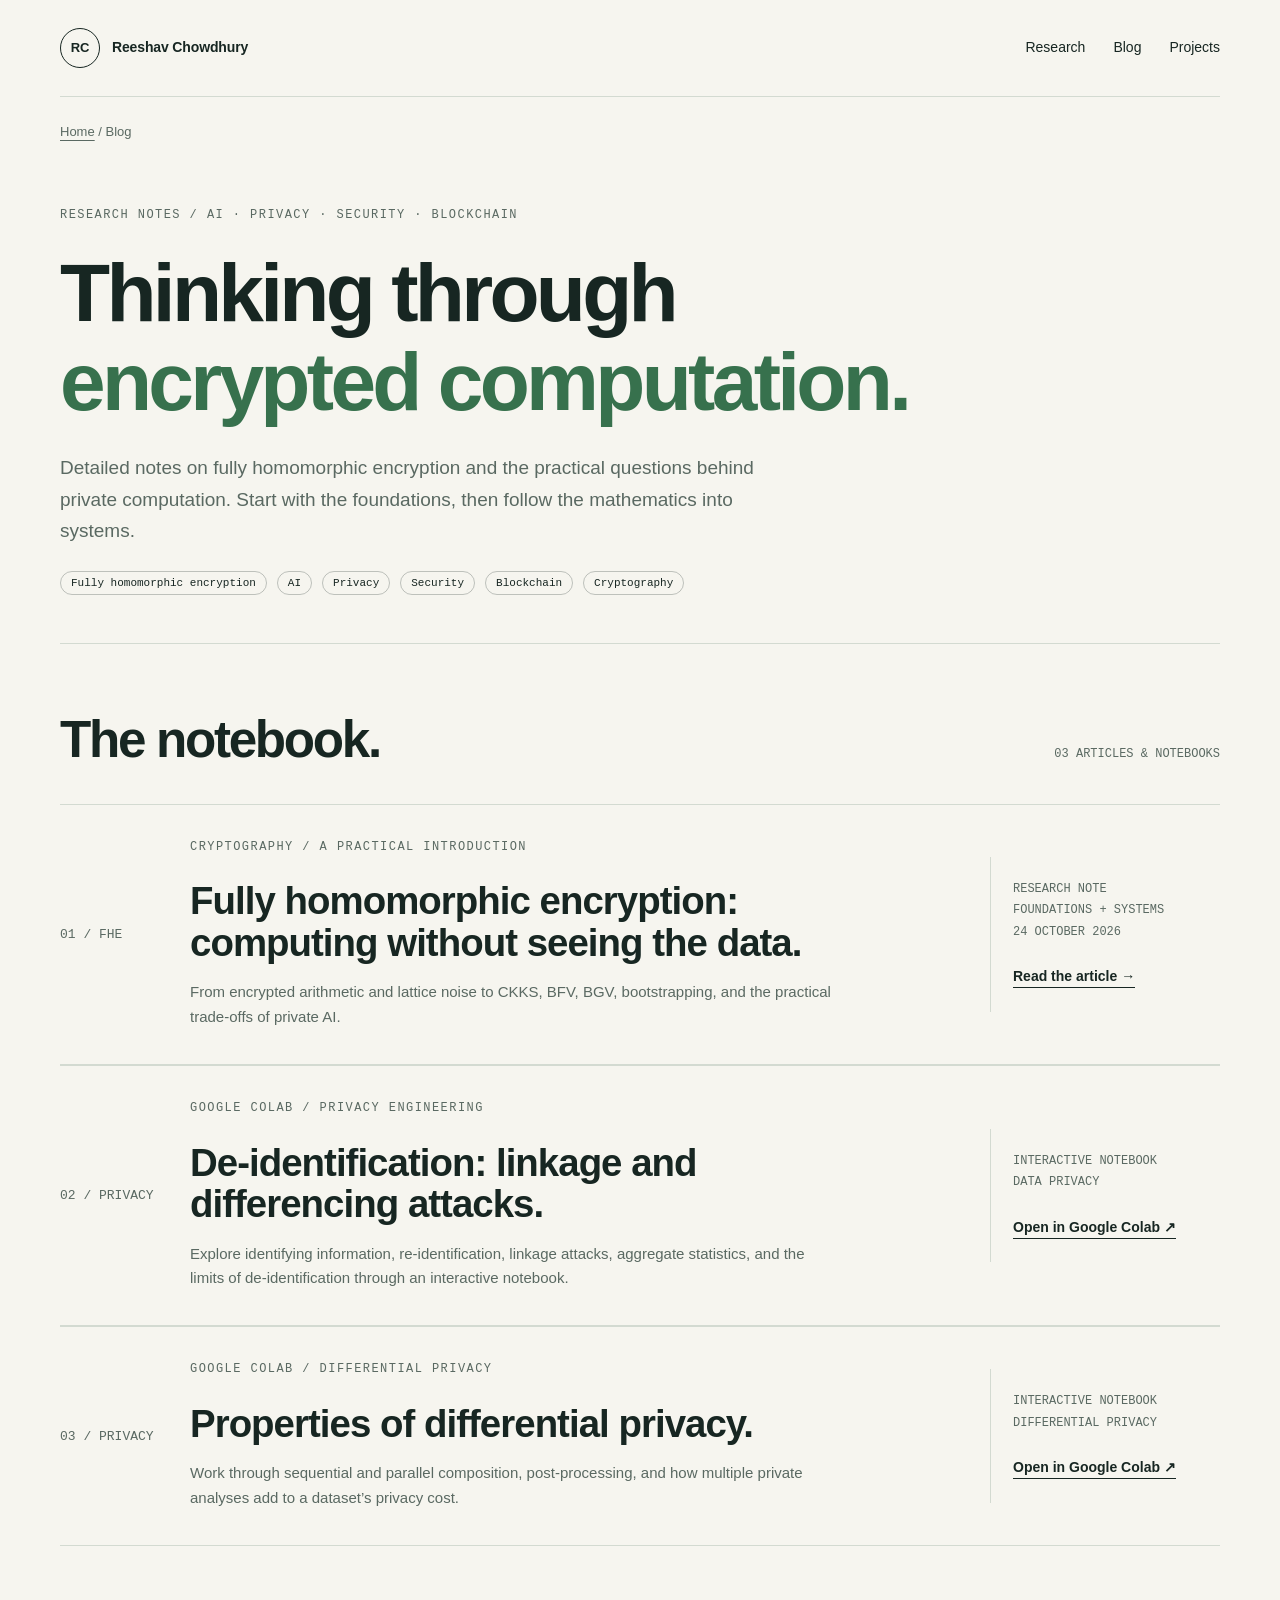
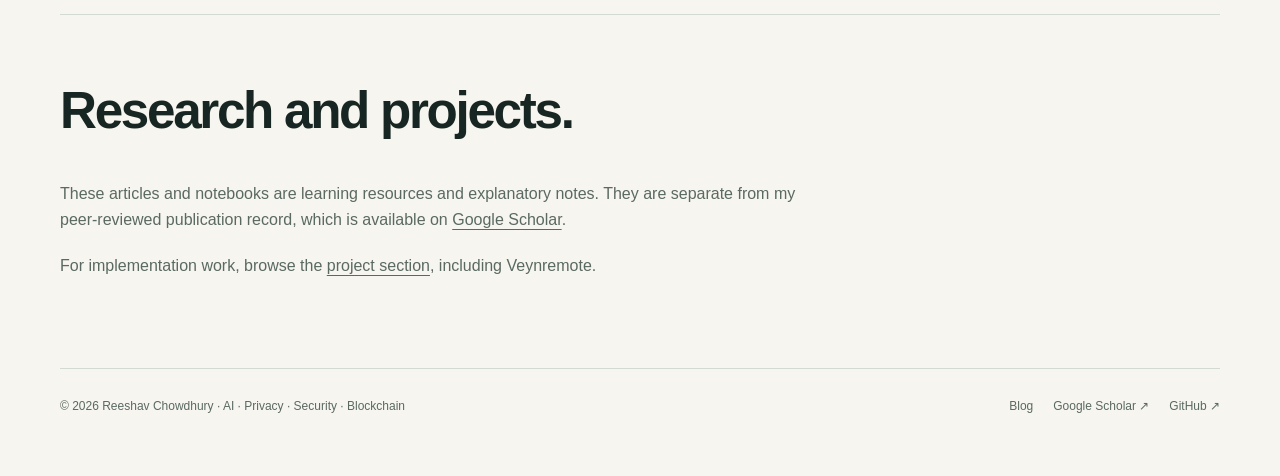
==== commit f6429579: "Remove website source links from public pages" ====
--- a/blog/index.html
+++ b/blog/index.html
@@ -5,4 +5,4 @@
 <link rel="canonical" href="https://reeshavchowdhury.github.io/blog/">
 <meta property="og:type" content="website"><meta property="og:title" content="Blog — AI, privacy, security &amp; blockchain | Reeshav Chowdhury"><meta property="og:description" content="Research notes and notebooks on AI, privacy, security, blockchain, encrypted computation, and differential privacy by Reeshav Chowdhury."><meta property="og:url" content="https://reeshavchowdhury.github.io/blog/"><meta property="og:image" content="https://reeshavchowdhury.github.io/assets/research-card.png"><meta name="twitter:card" content="summary_large_image"><meta name="theme-color" content="#f6f5ef">
 <link rel="icon" href="/assets/favicon.svg" type="image/svg+xml"><link rel="stylesheet" href="/assets/site.css"><script src="/assets/site.js" defer></script>
-<script type="application/ld+json">{"@context":"https://schema.org","@type":"Blog","name":"Reeshav Chowdhury \u2014 Research notes","url":"https://reeshavchowdhury.github.io/blog/","author":{"@type":"Person","name":"Reeshav Chowdhury","url":"https://reeshavchowdhury.github.io/"}}</script></head><body><a class="skip" href="#main">Skip to content</a><div class="wrap"><header class="header"><a class="brand" href="/" aria-label="Reeshav Chowdhury home"><span class="monogram">RC</span><span class="name">Reeshav Chowdhury</span></a><nav class="nav" aria-label="Main navigation"><a href="/#research">Research</a><a href="/blog/">Blog</a><a href="/#projects">Projects</a></nav></header><main id="main"><p class="breadcrumb"><a href="/">Home</a> / Blog</p><section class="page-intro"><div class="eyebrow">Research notes / AI · Privacy · Security · Blockchain</div><h1>Thinking through<br><span class="accent">encrypted computation.</span></h1><p class="lede">Detailed notes on fully homomorphic encryption and the practical questions behind private computation. Start with the foundations, then follow the mathematics into systems.</p><div class="topic-grid"><span class="tag">Fully homomorphic encryption</span><span class="tag">AI</span><span class="tag">Privacy</span><span class="tag">Security</span><span class="tag">Blockchain</span><span class="tag">Cryptography</span></div></section><section class="section" aria-labelledby="posts-title"><div class="section-top"><h2 id="posts-title">The notebook.</h2><span class="meta">03 ARTICLES &amp; NOTEBOOKS</span></div><article class="writing-card"><span class="writing-index">01 / FHE</span><div><div class="eyebrow">Cryptography / A practical introduction</div><h3><a href="/blog/fully-homomorphic-encryption/">Fully homomorphic encryption: computing without seeing the data.</a></h3><p>From encrypted arithmetic and lattice noise to CKKS, BFV, BGV, bootstrapping, and the practical trade-offs of private AI.</p></div><div class="writing-aside"><p>RESEARCH NOTE<br>FOUNDATIONS + SYSTEMS<br>24 OCTOBER 2026</p><a class="text-link" href="/blog/fully-homomorphic-encryption/">Read the article →</a></div></article><article class="writing-card"><span class="writing-index">02 / PRIVACY</span><div><div class="eyebrow">Google Colab / Privacy engineering</div><h3><a href="https://colab.research.google.com/drive/1azul6Syiu469PAEPcou0OgSc40ROaCb3?usp=sharing#scrollTo=ZsCBvefDBXHc" target="_blank" rel="noopener noreferrer">De-identification: linkage and differencing attacks.</a></h3><p>Explore identifying information, re-identification, linkage attacks, aggregate statistics, and the limits of de-identification through an interactive notebook.</p></div><div class="writing-aside"><p>INTERACTIVE NOTEBOOK<br>DATA PRIVACY</p><a class="text-link" href="https://colab.research.google.com/drive/1azul6Syiu469PAEPcou0OgSc40ROaCb3?usp=sharing#scrollTo=ZsCBvefDBXHc" target="_blank" rel="noopener noreferrer">Open in Google Colab ↗</a></div></article><article class="writing-card"><span class="writing-index">03 / PRIVACY</span><div><div class="eyebrow">Google Colab / Differential privacy</div><h3><a href="https://colab.research.google.com/drive/1wODT0dOa4Jd7b5X4L9aN8Es1MfzvuWAR#scrollTo=BmdceBEtRx4K" target="_blank" rel="noopener noreferrer">Properties of differential privacy.</a></h3><p>Work through sequential and parallel composition, post-processing, and how multiple private analyses add to a dataset’s privacy cost.</p></div><div class="writing-aside"><p>INTERACTIVE NOTEBOOK<br>DIFFERENTIAL PRIVACY</p><a class="text-link" href="https://colab.research.google.com/drive/1wODT0dOa4Jd7b5X4L9aN8Es1MfzvuWAR#scrollTo=BmdceBEtRx4K" target="_blank" rel="noopener noreferrer">Open in Google Colab ↗</a></div></article></section><section class="section"><div class="prose"><h2>Research and projects.</h2><p>These articles and notebooks are learning resources and explanatory notes. They are separate from my peer-reviewed publication record, which is available on <a href="https://scholar.google.com/citations?user=WjMcQ4EAAAAJ&amp;hl=en">Google Scholar</a>.</p><p>For implementation work, browse the <a href="/#projects">project section</a>, including Veynremote.</p></div></section></main><footer class="footer"><p>© 2026 Reeshav Chowdhury · AI · Privacy · Security · Blockchain</p><div><a href="/blog/">Blog</a><a href="https://scholar.google.com/citations?user=WjMcQ4EAAAAJ&amp;hl=en">Google Scholar ↗</a><a href="https://github.com/ReeshavChowdhury">GitHub ↗</a><a href="https://github.com/ReeshavChowdhury/ReeshavChowdhury.github.io">Website source ↗</a></div></footer></div></body></html>+<script type="application/ld+json">{"@context":"https://schema.org","@type":"Blog","name":"Reeshav Chowdhury \u2014 Research notes","url":"https://reeshavchowdhury.github.io/blog/","author":{"@type":"Person","name":"Reeshav Chowdhury","url":"https://reeshavchowdhury.github.io/"}}</script></head><body><a class="skip" href="#main">Skip to content</a><div class="wrap"><header class="header"><a class="brand" href="/" aria-label="Reeshav Chowdhury home"><span class="monogram">RC</span><span class="name">Reeshav Chowdhury</span></a><nav class="nav" aria-label="Main navigation"><a href="/#research">Research</a><a href="/blog/">Blog</a><a href="/#projects">Projects</a></nav></header><main id="main"><p class="breadcrumb"><a href="/">Home</a> / Blog</p><section class="page-intro"><div class="eyebrow">Research notes / AI · Privacy · Security · Blockchain</div><h1>Thinking through<br><span class="accent">encrypted computation.</span></h1><p class="lede">Detailed notes on fully homomorphic encryption and the practical questions behind private computation. Start with the foundations, then follow the mathematics into systems.</p><div class="topic-grid"><span class="tag">Fully homomorphic encryption</span><span class="tag">AI</span><span class="tag">Privacy</span><span class="tag">Security</span><span class="tag">Blockchain</span><span class="tag">Cryptography</span></div></section><section class="section" aria-labelledby="posts-title"><div class="section-top"><h2 id="posts-title">The notebook.</h2><span class="meta">03 ARTICLES &amp; NOTEBOOKS</span></div><article class="writing-card"><span class="writing-index">01 / FHE</span><div><div class="eyebrow">Cryptography / A practical introduction</div><h3><a href="/blog/fully-homomorphic-encryption/">Fully homomorphic encryption: computing without seeing the data.</a></h3><p>From encrypted arithmetic and lattice noise to CKKS, BFV, BGV, bootstrapping, and the practical trade-offs of private AI.</p></div><div class="writing-aside"><p>RESEARCH NOTE<br>FOUNDATIONS + SYSTEMS<br>24 OCTOBER 2026</p><a class="text-link" href="/blog/fully-homomorphic-encryption/">Read the article →</a></div></article><article class="writing-card"><span class="writing-index">02 / PRIVACY</span><div><div class="eyebrow">Google Colab / Privacy engineering</div><h3><a href="https://colab.research.google.com/drive/1azul6Syiu469PAEPcou0OgSc40ROaCb3?usp=sharing#scrollTo=ZsCBvefDBXHc" target="_blank" rel="noopener noreferrer">De-identification: linkage and differencing attacks.</a></h3><p>Explore identifying information, re-identification, linkage attacks, aggregate statistics, and the limits of de-identification through an interactive notebook.</p></div><div class="writing-aside"><p>INTERACTIVE NOTEBOOK<br>DATA PRIVACY</p><a class="text-link" href="https://colab.research.google.com/drive/1azul6Syiu469PAEPcou0OgSc40ROaCb3?usp=sharing#scrollTo=ZsCBvefDBXHc" target="_blank" rel="noopener noreferrer">Open in Google Colab ↗</a></div></article><article class="writing-card"><span class="writing-index">03 / PRIVACY</span><div><div class="eyebrow">Google Colab / Differential privacy</div><h3><a href="https://colab.research.google.com/drive/1wODT0dOa4Jd7b5X4L9aN8Es1MfzvuWAR#scrollTo=BmdceBEtRx4K" target="_blank" rel="noopener noreferrer">Properties of differential privacy.</a></h3><p>Work through sequential and parallel composition, post-processing, and how multiple private analyses add to a dataset’s privacy cost.</p></div><div class="writing-aside"><p>INTERACTIVE NOTEBOOK<br>DIFFERENTIAL PRIVACY</p><a class="text-link" href="https://colab.research.google.com/drive/1wODT0dOa4Jd7b5X4L9aN8Es1MfzvuWAR#scrollTo=BmdceBEtRx4K" target="_blank" rel="noopener noreferrer">Open in Google Colab ↗</a></div></article></section><section class="section"><div class="prose"><h2>Research and projects.</h2><p>These articles and notebooks are learning resources and explanatory notes. They are separate from my peer-reviewed publication record, which is available on <a href="https://scholar.google.com/citations?user=WjMcQ4EAAAAJ&amp;hl=en">Google Scholar</a>.</p><p>For implementation work, browse the <a href="/#projects">project section</a>, including Veynremote.</p></div></section></main><footer class="footer"><p>© 2026 Reeshav Chowdhury · AI · Privacy · Security · Blockchain</p><div><a href="/blog/">Blog</a><a href="https://scholar.google.com/citations?user=WjMcQ4EAAAAJ&amp;hl=en">Google Scholar ↗</a><a href="https://github.com/ReeshavChowdhury">GitHub ↗</a></div></footer></div></body></html>
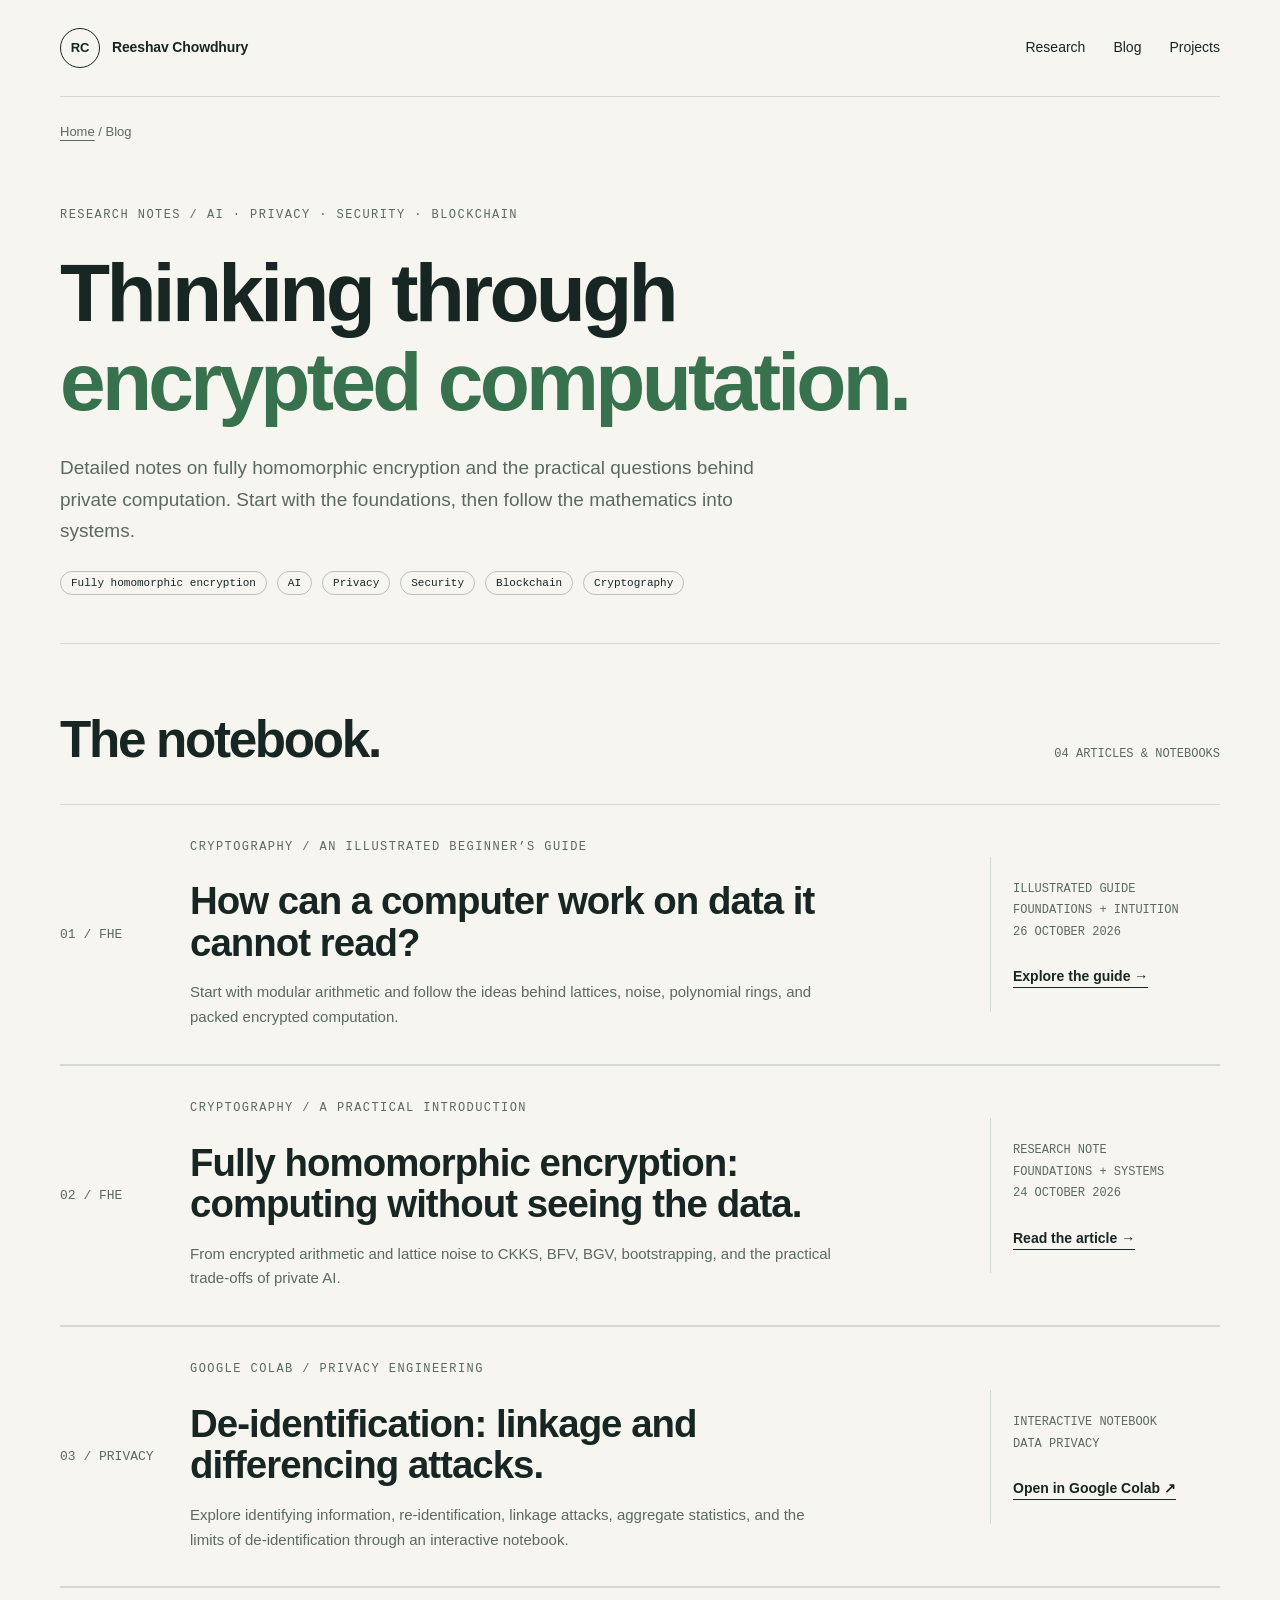
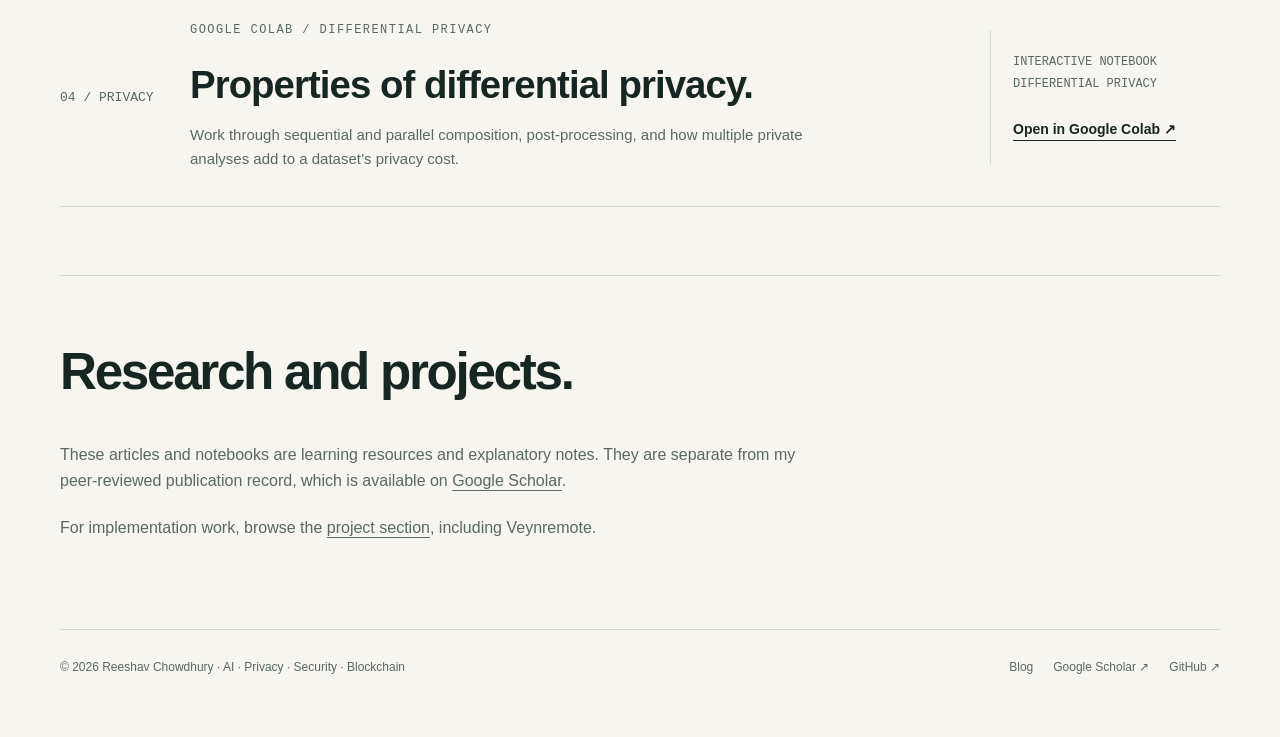
==== commit 6beea01e: "Add illustrated FHE foundations guide" ====
--- a/blog/index.html
+++ b/blog/index.html
@@ -5,4 +5,4 @@
 <link rel="canonical" href="https://reeshavchowdhury.github.io/blog/">
 <meta property="og:type" content="website"><meta property="og:title" content="Blog — AI, privacy, security &amp; blockchain | Reeshav Chowdhury"><meta property="og:description" content="Research notes and notebooks on AI, privacy, security, blockchain, encrypted computation, and differential privacy by Reeshav Chowdhury."><meta property="og:url" content="https://reeshavchowdhury.github.io/blog/"><meta property="og:image" content="https://reeshavchowdhury.github.io/assets/research-card.png"><meta name="twitter:card" content="summary_large_image"><meta name="theme-color" content="#f6f5ef">
 <link rel="icon" href="/assets/favicon.svg" type="image/svg+xml"><link rel="stylesheet" href="/assets/site.css"><script src="/assets/site.js" defer></script>
-<script type="application/ld+json">{"@context":"https://schema.org","@type":"Blog","name":"Reeshav Chowdhury \u2014 Research notes","url":"https://reeshavchowdhury.github.io/blog/","author":{"@type":"Person","name":"Reeshav Chowdhury","url":"https://reeshavchowdhury.github.io/"}}</script></head><body><a class="skip" href="#main">Skip to content</a><div class="wrap"><header class="header"><a class="brand" href="/" aria-label="Reeshav Chowdhury home"><span class="monogram">RC</span><span class="name">Reeshav Chowdhury</span></a><nav class="nav" aria-label="Main navigation"><a href="/#research">Research</a><a href="/blog/">Blog</a><a href="/#projects">Projects</a></nav></header><main id="main"><p class="breadcrumb"><a href="/">Home</a> / Blog</p><section class="page-intro"><div class="eyebrow">Research notes / AI · Privacy · Security · Blockchain</div><h1>Thinking through<br><span class="accent">encrypted computation.</span></h1><p class="lede">Detailed notes on fully homomorphic encryption and the practical questions behind private computation. Start with the foundations, then follow the mathematics into systems.</p><div class="topic-grid"><span class="tag">Fully homomorphic encryption</span><span class="tag">AI</span><span class="tag">Privacy</span><span class="tag">Security</span><span class="tag">Blockchain</span><span class="tag">Cryptography</span></div></section><section class="section" aria-labelledby="posts-title"><div class="section-top"><h2 id="posts-title">The notebook.</h2><span class="meta">03 ARTICLES &amp; NOTEBOOKS</span></div><article class="writing-card"><span class="writing-index">01 / FHE</span><div><div class="eyebrow">Cryptography / A practical introduction</div><h3><a href="/blog/fully-homomorphic-encryption/">Fully homomorphic encryption: computing without seeing the data.</a></h3><p>From encrypted arithmetic and lattice noise to CKKS, BFV, BGV, bootstrapping, and the practical trade-offs of private AI.</p></div><div class="writing-aside"><p>RESEARCH NOTE<br>FOUNDATIONS + SYSTEMS<br>24 OCTOBER 2026</p><a class="text-link" href="/blog/fully-homomorphic-encryption/">Read the article →</a></div></article><article class="writing-card"><span class="writing-index">02 / PRIVACY</span><div><div class="eyebrow">Google Colab / Privacy engineering</div><h3><a href="https://colab.research.google.com/drive/1azul6Syiu469PAEPcou0OgSc40ROaCb3?usp=sharing#scrollTo=ZsCBvefDBXHc" target="_blank" rel="noopener noreferrer">De-identification: linkage and differencing attacks.</a></h3><p>Explore identifying information, re-identification, linkage attacks, aggregate statistics, and the limits of de-identification through an interactive notebook.</p></div><div class="writing-aside"><p>INTERACTIVE NOTEBOOK<br>DATA PRIVACY</p><a class="text-link" href="https://colab.research.google.com/drive/1azul6Syiu469PAEPcou0OgSc40ROaCb3?usp=sharing#scrollTo=ZsCBvefDBXHc" target="_blank" rel="noopener noreferrer">Open in Google Colab ↗</a></div></article><article class="writing-card"><span class="writing-index">03 / PRIVACY</span><div><div class="eyebrow">Google Colab / Differential privacy</div><h3><a href="https://colab.research.google.com/drive/1wODT0dOa4Jd7b5X4L9aN8Es1MfzvuWAR#scrollTo=BmdceBEtRx4K" target="_blank" rel="noopener noreferrer">Properties of differential privacy.</a></h3><p>Work through sequential and parallel composition, post-processing, and how multiple private analyses add to a dataset’s privacy cost.</p></div><div class="writing-aside"><p>INTERACTIVE NOTEBOOK<br>DIFFERENTIAL PRIVACY</p><a class="text-link" href="https://colab.research.google.com/drive/1wODT0dOa4Jd7b5X4L9aN8Es1MfzvuWAR#scrollTo=BmdceBEtRx4K" target="_blank" rel="noopener noreferrer">Open in Google Colab ↗</a></div></article></section><section class="section"><div class="prose"><h2>Research and projects.</h2><p>These articles and notebooks are learning resources and explanatory notes. They are separate from my peer-reviewed publication record, which is available on <a href="https://scholar.google.com/citations?user=WjMcQ4EAAAAJ&amp;hl=en">Google Scholar</a>.</p><p>For implementation work, browse the <a href="/#projects">project section</a>, including Veynremote.</p></div></section></main><footer class="footer"><p>© 2026 Reeshav Chowdhury · AI · Privacy · Security · Blockchain</p><div><a href="/blog/">Blog</a><a href="https://scholar.google.com/citations?user=WjMcQ4EAAAAJ&amp;hl=en">Google Scholar ↗</a><a href="https://github.com/ReeshavChowdhury">GitHub ↗</a></div></footer></div></body></html>+<script type="application/ld+json">{"@context":"https://schema.org","@type":"Blog","name":"Reeshav Chowdhury \u2014 Research notes","url":"https://reeshavchowdhury.github.io/blog/","author":{"@type":"Person","name":"Reeshav Chowdhury","url":"https://reeshavchowdhury.github.io/"}}</script></head><body><a class="skip" href="#main">Skip to content</a><div class="wrap"><header class="header"><a class="brand" href="/" aria-label="Reeshav Chowdhury home"><span class="monogram">RC</span><span class="name">Reeshav Chowdhury</span></a><nav class="nav" aria-label="Main navigation"><a href="/#research">Research</a><a href="/blog/">Blog</a><a href="/#projects">Projects</a></nav></header><main id="main"><p class="breadcrumb"><a href="/">Home</a> / Blog</p><section class="page-intro"><div class="eyebrow">Research notes / AI · Privacy · Security · Blockchain</div><h1>Thinking through<br><span class="accent">encrypted computation.</span></h1><p class="lede">Detailed notes on fully homomorphic encryption and the practical questions behind private computation. Start with the foundations, then follow the mathematics into systems.</p><div class="topic-grid"><span class="tag">Fully homomorphic encryption</span><span class="tag">AI</span><span class="tag">Privacy</span><span class="tag">Security</span><span class="tag">Blockchain</span><span class="tag">Cryptography</span></div></section><section class="section" aria-labelledby="posts-title"><div class="section-top"><h2 id="posts-title">The notebook.</h2><span class="meta">04 ARTICLES &amp; NOTEBOOKS</span></div><article class="writing-card"><span class="writing-index">01 / FHE</span><div><div class="eyebrow">Cryptography / An illustrated beginner’s guide</div><h3><a href="/blog/fhe-from-first-principles/">How can a computer work on data it cannot read?</a></h3><p>Start with modular arithmetic and follow the ideas behind lattices, noise, polynomial rings, and packed encrypted computation.</p></div><div class="writing-aside"><p>ILLUSTRATED GUIDE<br>FOUNDATIONS + INTUITION<br>26 OCTOBER 2026</p><a class="text-link" href="/blog/fhe-from-first-principles/">Explore the guide →</a></div></article><article class="writing-card"><span class="writing-index">02 / FHE</span><div><div class="eyebrow">Cryptography / A practical introduction</div><h3><a href="/blog/fully-homomorphic-encryption/">Fully homomorphic encryption: computing without seeing the data.</a></h3><p>From encrypted arithmetic and lattice noise to CKKS, BFV, BGV, bootstrapping, and the practical trade-offs of private AI.</p></div><div class="writing-aside"><p>RESEARCH NOTE<br>FOUNDATIONS + SYSTEMS<br>24 OCTOBER 2026</p><a class="text-link" href="/blog/fully-homomorphic-encryption/">Read the article →</a></div></article><article class="writing-card"><span class="writing-index">03 / PRIVACY</span><div><div class="eyebrow">Google Colab / Privacy engineering</div><h3><a href="https://colab.research.google.com/drive/1azul6Syiu469PAEPcou0OgSc40ROaCb3?usp=sharing#scrollTo=ZsCBvefDBXHc" target="_blank" rel="noopener noreferrer">De-identification: linkage and differencing attacks.</a></h3><p>Explore identifying information, re-identification, linkage attacks, aggregate statistics, and the limits of de-identification through an interactive notebook.</p></div><div class="writing-aside"><p>INTERACTIVE NOTEBOOK<br>DATA PRIVACY</p><a class="text-link" href="https://colab.research.google.com/drive/1azul6Syiu469PAEPcou0OgSc40ROaCb3?usp=sharing#scrollTo=ZsCBvefDBXHc" target="_blank" rel="noopener noreferrer">Open in Google Colab ↗</a></div></article><article class="writing-card"><span class="writing-index">04 / PRIVACY</span><div><div class="eyebrow">Google Colab / Differential privacy</div><h3><a href="https://colab.research.google.com/drive/1wODT0dOa4Jd7b5X4L9aN8Es1MfzvuWAR#scrollTo=BmdceBEtRx4K" target="_blank" rel="noopener noreferrer">Properties of differential privacy.</a></h3><p>Work through sequential and parallel composition, post-processing, and how multiple private analyses add to a dataset’s privacy cost.</p></div><div class="writing-aside"><p>INTERACTIVE NOTEBOOK<br>DIFFERENTIAL PRIVACY</p><a class="text-link" href="https://colab.research.google.com/drive/1wODT0dOa4Jd7b5X4L9aN8Es1MfzvuWAR#scrollTo=BmdceBEtRx4K" target="_blank" rel="noopener noreferrer">Open in Google Colab ↗</a></div></article></section><section class="section"><div class="prose"><h2>Research and projects.</h2><p>These articles and notebooks are learning resources and explanatory notes. They are separate from my peer-reviewed publication record, which is available on <a href="https://scholar.google.com/citations?user=WjMcQ4EAAAAJ&amp;hl=en">Google Scholar</a>.</p><p>For implementation work, browse the <a href="/#projects">project section</a>, including Veynremote.</p></div></section></main><footer class="footer"><p>© 2026 Reeshav Chowdhury · AI · Privacy · Security · Blockchain</p><div><a href="/blog/">Blog</a><a href="https://scholar.google.com/citations?user=WjMcQ4EAAAAJ&amp;hl=en">Google Scholar ↗</a><a href="https://github.com/ReeshavChowdhury">GitHub ↗</a></div></footer></div></body></html>
--- a/assets/site.css
+++ b/assets/site.css
@@ -9,3 +9,80 @@
 @media(max-width:1000px){.writing-card{grid-template-columns:60px 1fr}.writing-card .writing-aside{grid-column:2;border:0;padding:0}.writing-card .writing-aside p{display:none}.article-layout{grid-template-columns:190px minmax(0,1fr);gap:30px}.project-compact{grid-template-columns:1fr 2fr}.project-compact .text-link{grid-column:2}}
 @media(max-width:760px){.article-layout{grid-template-columns:1fr;gap:32px;padding-top:25px}.article-layout>aside{position:static}.article-toc{position:static}.article-toc nav{display:grid;grid-template-columns:1fr 1fr;gap:12px}.article-body{font-size:18px}.article-body h2{font-size:28px}.article-header{padding-top:45px}.article-header .lede{font-size:18px}.article-flow{gap:8px}.article-flow>div{padding:14px}.page-intro{padding:45px 0 30px}.writing-card{gap:20px}.project-compact{gap:15px}.research-art{min-height:340px}}
 @media(max-width:480px){.writing-card{grid-template-columns:1fr;gap:18px}.writing-card .writing-aside{grid-column:auto}.writing-card h3{font-size:30px}.project-compact{grid-template-columns:1fr;gap:14px}.project-compact .text-link{grid-column:auto;justify-self:start}.article-header h1{font-size:40px}.article-layout{padding-bottom:40px}.article-toc nav{grid-template-columns:1fr}.article-body .equation{font-size:13px;padding:16px}.article-flow{grid-template-columns:1fr}.article-flow>div{padding:17px}.article-flow .step-number{margin-bottom:5px}.fhe-demo{padding:20px}.demo-inputs{gap:16px}.calc-result{font-size:22px}.article-body ul,.article-body ol{padding-left:21px}.research-motif{padding:25px 18px}.research-motif .math-main{font-size:25px}.page-intro .lede{font-size:17px}}
+
+/* Cinematic WebGL scene that explains the FHE pipeline. */
+.fhe-visual{position:relative;display:flex;flex-direction:column;justify-content:flex-start;gap:0;min-height:0;padding:20px 20px 15px;overflow:hidden;border:1px solid #263d46;background:radial-gradient(ellipse at 54% 50%,#102731 0%,#0a1822 52%,#07111b 100%);color:#e6f2ee;box-shadow:0 28px 80px rgba(7,17,27,.18)}
+.fhe-visual:before{content:"";position:absolute;inset:0;background:radial-gradient(circle at 21% 53%,rgba(109,218,192,.12),transparent 28%),radial-gradient(circle at 80% 40%,rgba(126,157,240,.12),transparent 25%);pointer-events:none}
+.fhe-visual>*{position:relative;z-index:1}
+.fhe-visual-top{display:flex;align-items:flex-start;justify-content:space-between;gap:14px}
+.fhe-kicker{display:block;color:#a1cbbf;font:10px ui-monospace,monospace;letter-spacing:.14em}
+.fhe-subtitle{display:block;margin-top:6px;color:#e4eee9;font-size:16px;font-weight:550;letter-spacing:-.02em}
+.fhe-motion-button{border:1px solid #38545a;border-radius:999px;padding:6px 10px;background:rgba(15,34,41,.72);color:#c9ddd6;font:10px ui-monospace,monospace;cursor:pointer}
+.fhe-motion-button:hover,.fhe-motion-button:focus-visible{border-color:#8ce4cd;color:#fff}
+.fhe-canvas-wrap{position:relative;width:100%;height:324px;margin:2px 0 0;overflow:hidden}
+#fhe-canvas{display:block;width:100%;height:100%;outline:none;touch-action:none;cursor:grab}
+#fhe-canvas:active{cursor:grabbing}
+.fhe-fallback{position:absolute;inset:45% 0 auto;margin:0;text-align:center;color:#d3ebe3;font:17px ui-monospace,monospace}
+.fhe-stage-list{display:grid;grid-template-columns:repeat(4,minmax(0,1fr));gap:0;border-top:1px solid rgba(149,190,180,.18);border-bottom:1px solid rgba(149,190,180,.18)}
+.fhe-stage-list button{position:relative;display:flex;align-items:center;gap:8px;min-width:0;border:0;padding:12px 8px;background:transparent;text-align:left;color:#82979a;cursor:pointer}
+.fhe-stage-list button:after{content:"";position:absolute;right:8px;bottom:-1px;left:8px;height:2px;background:transparent;transition:background .2s ease}
+.fhe-stage-list button span{font:9px ui-monospace,monospace;color:#70898a}
+.fhe-stage-list button b{overflow:hidden;color:#a8b9b7;font-size:11px;font-weight:550;text-overflow:ellipsis}
+.fhe-stage-list button.is-active:after{background:#8ce4cd}
+.fhe-stage-list button.is-active span,.fhe-stage-list button.is-active b{color:#e6f2ee}
+.fhe-stage-list button:hover b,.fhe-stage-list button:focus-visible b{color:#fff}
+.fhe-stage-list button:focus-visible{outline:1px solid #8ce4cd;outline-offset:-3px}
+.fhe-stage-caption{min-height:20px;margin:11px 0 5px;color:#c4d5d1;font-size:12px}
+.fhe-visual-bottom{display:flex;justify-content:space-between;gap:12px;margin-top:3px;color:#70888a;font:8px ui-monospace,monospace;letter-spacing:.08em}
+@media(max-width:900px){.fhe-canvas-wrap{height:298px}}
+@media(max-width:640px){.fhe-visual{padding:16px 14px 13px}.fhe-canvas-wrap{height:278px}.fhe-stage-list button{gap:5px;padding:11px 3px}.fhe-stage-list button b{font-size:10px}.fhe-stage-list button span{font-size:8px}.fhe-visual-bottom{font-size:7px}.fhe-stage-caption{font-size:11px}}
+@media(prefers-reduced-motion:reduce){.fhe-stage-list button:after{transition:none}}
+
+/* Illustrated FHE foundations guide */
+.fhe-guide-header{padding-bottom:34px}
+.fhe-map{padding:25px 0 34px;border-top:1px solid var(--line);border-bottom:1px solid var(--line)}
+.fhe-map-heading{display:flex;align-items:end;justify-content:space-between;gap:20px;margin-bottom:18px}
+.fhe-map-heading h2{margin:7px 0 0;font-size:24px;letter-spacing:-.03em}
+.fhe-map-heading>span{color:var(--muted);font:11px ui-monospace,monospace}
+.fhe-map-grid{display:grid;grid-template-columns:repeat(4,minmax(0,1fr));gap:9px}
+.fhe-map-grid>a{display:grid;grid-template-columns:48px 1fr;grid-template-rows:auto auto;column-gap:12px;align-items:center;min-height:82px;padding:12px;border:1px solid var(--line);border-radius:12px;background:rgba(255,255,255,.32);text-decoration:none;transition:transform .2s ease,border-color .2s ease,background .2s ease}
+.fhe-map-grid>a:hover,.fhe-map-grid>a:focus-visible{transform:translateY(-3px);border-color:#8aa596;background:#fff;outline:none}
+.fhe-map-icon{grid-row:1/3;display:grid;place-items:center;width:46px;height:46px;border-radius:12px;background:#172622;color:#a9e8d3}
+.fhe-map-icon svg{width:34px;height:34px;fill:none;stroke:currentColor;stroke-width:1.5;stroke-linecap:round;stroke-linejoin:round;transition:transform .25s ease,color .25s ease}
+.fhe-map-grid>a:hover .fhe-map-icon svg,.fhe-map-grid>a:focus-visible .fhe-map-icon svg{transform:rotate(-7deg) scale(1.08);color:#e8c78c}
+.fhe-map-grid b{align-self:end;font-size:12px;line-height:1.35}
+.fhe-map-grid small{align-self:start;margin-top:3px;color:var(--muted);font-size:10px;line-height:1.35}
+.fhe-guide-layout{margin-top:0}
+.fhe-guide-body section{scroll-margin-top:24px}
+.fhe-guide-body section h2{scroll-margin-top:24px}
+.article-body .fhe-lesson-figure{margin:28px 0 30px;padding:16px 18px 13px;border:1px solid #344943;border-radius:16px;background:radial-gradient(ellipse at 50% 48%,#223b34 0%,#172622 68%);overflow:hidden}
+.fhe-lesson-figure svg{display:block;width:100%;height:auto;overflow:visible}
+.fhe-lesson-figure figcaption{margin:11px 4px 0;color:#c3d1c5}
+.fhe-flow-figure .flow-wire{fill:none;stroke:#536b60;stroke-width:2}
+.fhe-flow-figure .flow-wire-glow{stroke:url(#flow-line);stroke-width:1.4;stroke-dasharray:6 12;animation:guide-dashes 2.2s linear infinite}
+.flow-node circle{fill:#203a33;stroke:#88d9bd;stroke-width:1.4}
+.flow-node text{fill:#eff5e9;font:600 22px ui-monospace,monospace}
+.flow-node .tiny,.flow-node .micro{fill:#a5baaa;font:10px ui-monospace,monospace;letter-spacing:1px}
+.flow-node .micro{font-size:9px;letter-spacing:.3px}
+.node-lock path,.node-result path{fill:none;stroke:#e7c48c;stroke-width:2}
+.node-eval circle{stroke:#e7c48c}.node-eval path{fill:none;stroke:#e7c48c;stroke-width:2}
+.flow-packet{fill:#f6dfaa;filter:url(#flow-glow)}.flow-packet.packet-two{fill:#b8dcff;opacity:.82}
+.mod-orbit{fill:none;stroke:#76998a;stroke-width:2;stroke-dasharray:4 7;transform-origin:320px 125px;animation:guide-spin 24s linear infinite}
+.mod-labels text{fill:#dce9dd;font:15px ui-monospace,monospace;text-anchor:middle}
+.mod-arc{fill:none;stroke:#e5c38b;stroke-width:3;stroke-linecap:round;stroke-dasharray:360;stroke-dashoffset:120;animation:guide-draw 4s ease-in-out infinite alternate}
+.mod-dot{fill:#f7e2b8;filter:drop-shadow(0 0 8px #f7d88d)}
+.mod-eq{fill:#eaf2e8;font:25px ui-monospace,monospace}.mod-answer{fill:#a6e4ce;font:17px ui-monospace,monospace}.mod-note{fill:#9db1a4;font:10px ui-monospace,monospace}
+.lat-observations circle{fill:#a8c2ff;animation:guide-pulse 2.6s ease-in-out infinite alternate}.lat-errors path{stroke:#edc78c;stroke-width:1.5;stroke-dasharray:3 3}.lat-errors circle{fill:#f2d69f}
+.lat-label{fill:#c1d0c3;font:12px ui-monospace,monospace}
+.noise-axis{fill:none;stroke:#75887b;stroke-width:1}.noise-limit{stroke:#e5bc83;stroke-width:1.5;stroke-dasharray:6 6}.noise-limit-label{fill:#edc78c;font:11px ui-monospace,monospace}.noise-area{fill:#82d7b3;opacity:.11}.noise-curve{fill:none;stroke:#9ee1c3;stroke-width:3;stroke-linecap:round}.noise-marker{fill:#f6d79a;filter:drop-shadow(0 0 7px #f4cf88)}.noise-label{fill:#c0cec2;font:11px ui-monospace,monospace}
+.poly-row rect,.slot-row rect{fill:#233d35;stroke:#76988a;stroke-width:1}.poly-row text,.slot-row text{fill:#e8f0e6;font:16px ui-monospace,monospace;text-anchor:middle}.poly-op{fill:#e7c48c;font:28px ui-monospace,monospace}.poly-arrow,.poly-wrap{fill:none;stroke:#9fe1c5;stroke-width:2;stroke-dasharray:6 6;animation:guide-dashes 2s linear infinite}.poly-wrap{stroke:#e7c48c;stroke-dasharray:5 7}.poly-result-label{fill:#bdcfc1;font:12px ui-monospace,monospace}.poly-pulse{fill:#f1d194}
+.slot-caption,.slot-rotate-label{fill:#bbcbbd;font:11px ui-monospace,monospace}.slot-row text{font-size:13px}.slot-arrow{stroke:#95ddbd;stroke-width:1.4;stroke-dasharray:3 4}.slot-rotate{fill:none;stroke:#e4c48c;stroke-width:1.5;stroke-dasharray:5 5;animation:guide-dashes 2s linear infinite}.slot-rotate-arrow{fill:none;stroke:#e4c48c;stroke-width:1.5}.slot-packet{fill:#f6dca6;filter:drop-shadow(0 0 6px #f4cf88)}
+.fhe-equation-pair{display:grid;grid-template-columns:1fr 1fr;gap:13px;margin:26px 0}.fhe-equation-pair>div{position:relative;min-width:0;padding:22px 19px;border:1px solid var(--line);border-radius:13px;background:#edf0e8}.fhe-equation-pair strong{display:block;margin:0 0 13px 47px;font:600 16px/1.4 -apple-system,BlinkMacSystemFont,"Segoe UI",sans-serif}.fhe-equation-pair code{display:block;margin:10px 0 12px;padding:10px!important;overflow-x:auto;background:#172622!important;color:#e5eddf;font-size:12px!important;white-space:nowrap}.fhe-equation-pair p{margin:0;color:var(--muted);font:13px/1.6 -apple-system,BlinkMacSystemFont,"Segoe UI",sans-serif}.fhe-eq-icon{position:absolute;top:17px;left:17px;display:grid;place-items:center;width:34px;height:34px;border-radius:50%;background:#dce9df;color:#305741;font:20px ui-monospace,monospace}
+.fhe-scheme-grid{display:grid;grid-template-columns:repeat(2,minmax(0,1fr));gap:12px;margin:25px 0}.fhe-scheme-grid article{position:relative;min-height:164px;padding:20px;border:1px solid var(--line);border-radius:13px;background:linear-gradient(135deg,#eef0e8,#f8f8f3);overflow:hidden}.fhe-scheme-grid article:after{content:"";position:absolute;right:-24px;bottom:-36px;width:120px;height:120px;border:1px solid rgba(59,105,78,.13);border-radius:50%;box-shadow:0 0 0 16px rgba(59,105,78,.035),0 0 0 32px rgba(59,105,78,.025)}.scheme-mark{font:10px ui-monospace,monospace;color:var(--muted)}.fhe-scheme-grid h3{margin:11px 0 7px!important;font-size:20px!important}.fhe-scheme-grid p{position:relative;z-index:1;margin:0!important;color:var(--muted);font:13px/1.65 -apple-system,BlinkMacSystemFont,"Segoe UI",sans-serif}
+.fhe-guide-body .fhe-callout{padding:17px 19px;border-left:3px solid #6da581;background:#e9eee3;color:#425246}.fhe-guide-body .fhe-callout strong{display:block;margin-bottom:5px;color:#234532}
+.fhe-guide-link{display:inline-flex;align-items:center;gap:7px;margin:0 0 14px;color:#a9e8d3;font-size:11px;text-decoration:none}.fhe-guide-link:hover{text-decoration:underline;color:#fff}
+@keyframes guide-spin{to{transform:rotate(360deg)}}@keyframes guide-dashes{to{stroke-dashoffset:-36}}@keyframes guide-draw{to{stroke-dashoffset:0}}@keyframes guide-pulse{to{opacity:.48;transform:scale(.72);transform-origin:center}}
+@media(max-width:760px){.fhe-map-grid{grid-template-columns:repeat(2,minmax(0,1fr))}.fhe-map-heading{align-items:start;flex-direction:column;gap:7px}.fhe-equation-pair{grid-template-columns:1fr}.fhe-scheme-grid{grid-template-columns:1fr 1fr}}
+@media(max-width:480px){.fhe-map{padding:21px 0 25px}.fhe-map-grid>a{grid-template-columns:39px 1fr;column-gap:9px;min-height:74px;padding:9px}.fhe-map-icon{width:38px;height:38px}.fhe-map-icon svg{width:29px;height:29px}.fhe-map-grid b{font-size:11px}.fhe-map-grid small{font-size:9px}.fhe-scheme-grid{grid-template-columns:1fr}.article-body .fhe-lesson-figure{padding:10px 9px}.fhe-lesson-figure figcaption{font-size:11px}}
+@media(prefers-reduced-motion:reduce){.fhe-map-grid>a,.fhe-map-icon svg{transition:none}.fhe-lesson-figure *{animation:none!important}.fhe-lesson-figure animateMotion{display:none}}
+.fhe-guide-prompt{margin:-10px 0 18px!important;font:13px/1.5 -apple-system,BlinkMacSystemFont,"Segoe UI",sans-serif}.fhe-guide-prompt a{color:var(--green);font-weight:600}
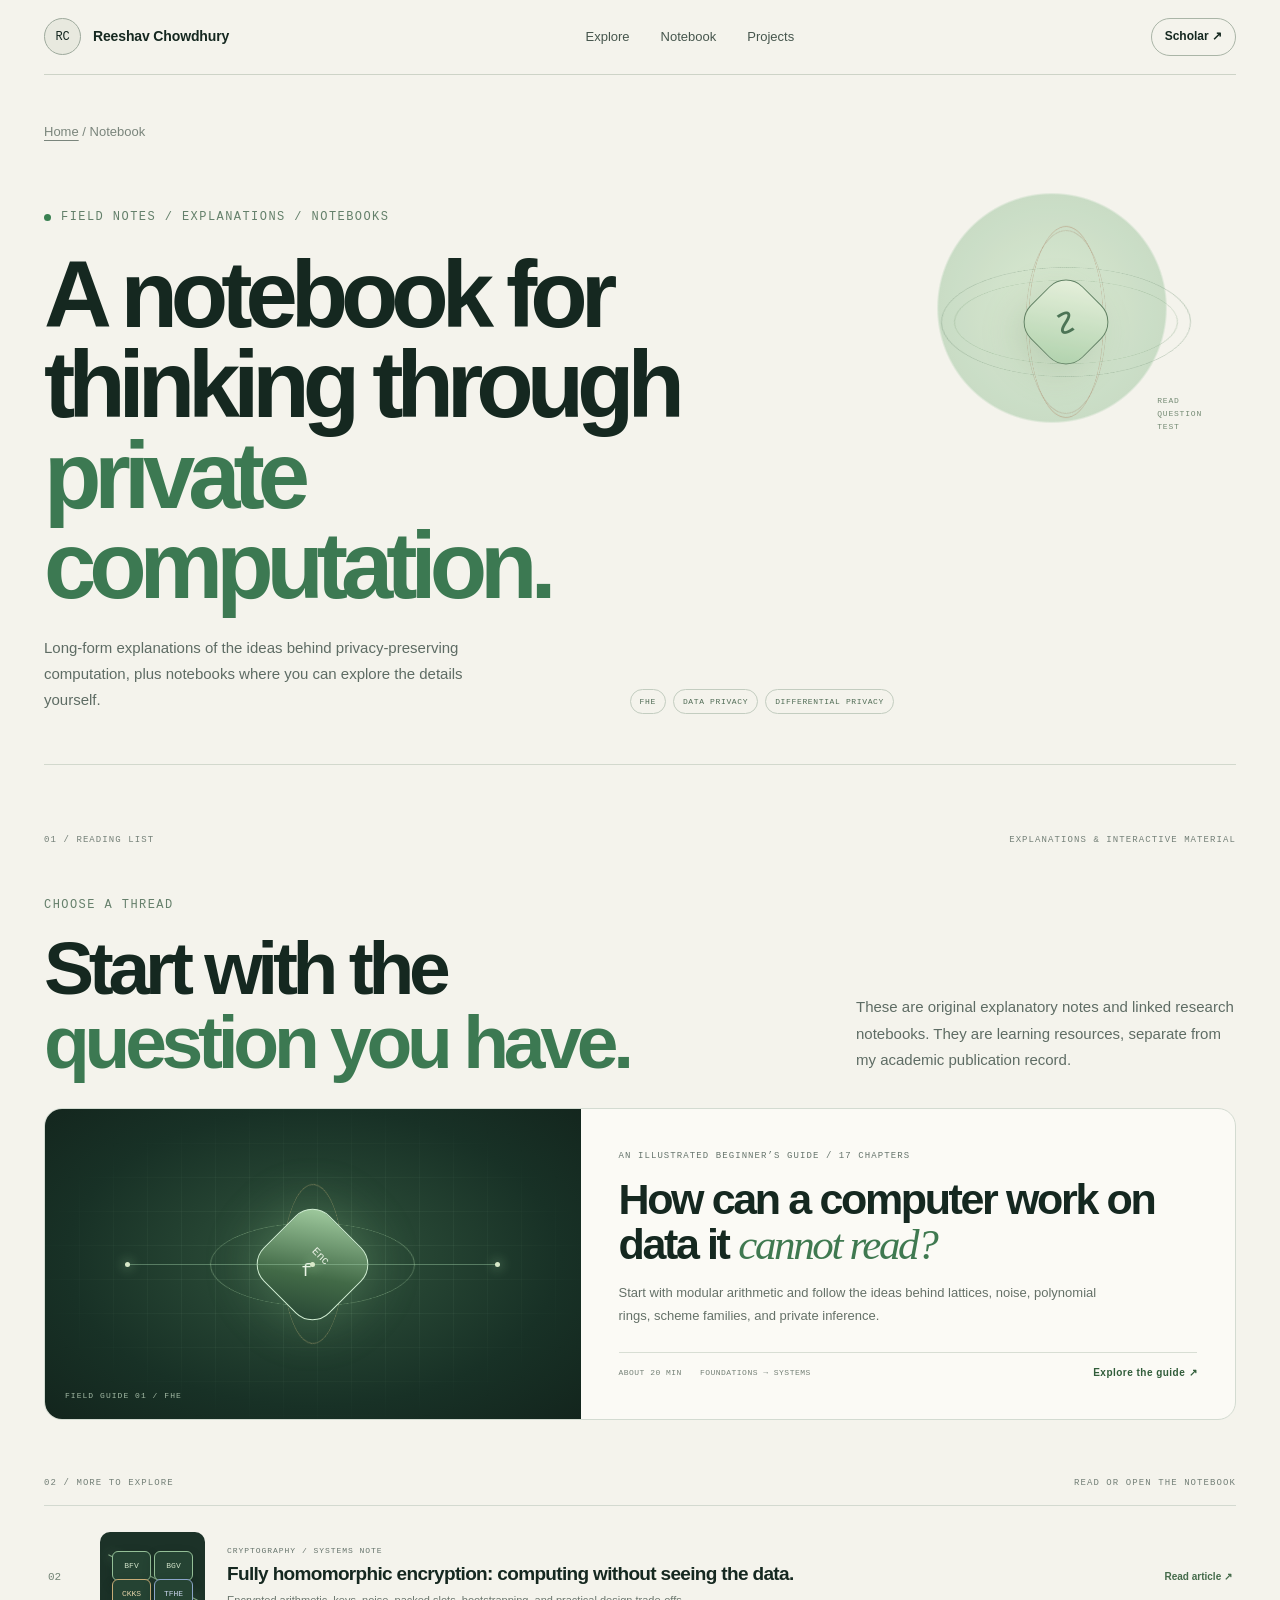
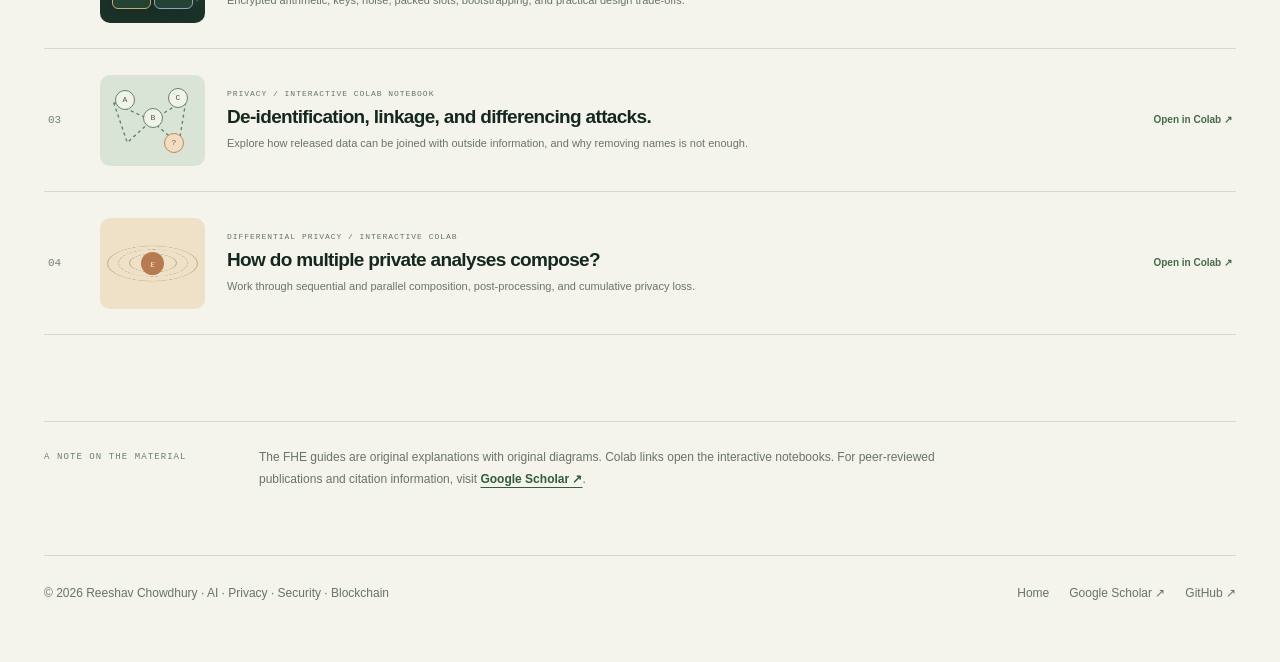
==== commit 97d481b7: "Redesign research site with interactive FHE experience" ====
--- a/blog/index.html
+++ b/blog/index.html
@@ -1,8 +1,23 @@
 <!doctype html>
 <html lang="en"><head>
 <meta charset="utf-8"><meta name="viewport" content="width=device-width, initial-scale=1">
-<title>Blog — AI, privacy, security &amp; blockchain | Reeshav Chowdhury</title><meta name="description" content="Research notes and notebooks on AI, privacy, security, blockchain, encrypted computation, and differential privacy by Reeshav Chowdhury.">
+<title>Notebook — AI, privacy, security &amp; blockchain | Reeshav Chowdhury</title>
+<meta name="description" content="Long-form research notes and interactive notebooks on homomorphic encryption, data privacy, differential privacy, and encrypted computation by Reeshav Chowdhury.">
 <link rel="canonical" href="https://reeshavchowdhury.github.io/blog/">
-<meta property="og:type" content="website"><meta property="og:title" content="Blog — AI, privacy, security &amp; blockchain | Reeshav Chowdhury"><meta property="og:description" content="Research notes and notebooks on AI, privacy, security, blockchain, encrypted computation, and differential privacy by Reeshav Chowdhury."><meta property="og:url" content="https://reeshavchowdhury.github.io/blog/"><meta property="og:image" content="https://reeshavchowdhury.github.io/assets/research-card.png"><meta name="twitter:card" content="summary_large_image"><meta name="theme-color" content="#f6f5ef">
+<meta property="og:type" content="website"><meta property="og:title" content="Research notebook — Reeshav Chowdhury"><meta property="og:description" content="Careful explanations and interactive research notebooks on private computation and data privacy."><meta property="og:url" content="https://reeshavchowdhury.github.io/blog/"><meta property="og:image" content="https://reeshavchowdhury.github.io/assets/research-card.png"><meta name="twitter:card" content="summary_large_image"><meta name="theme-color" content="#f4f3ec">
 <link rel="icon" href="/assets/favicon.svg" type="image/svg+xml"><link rel="stylesheet" href="/assets/site.css"><script src="/assets/site.js" defer></script>
-<script type="application/ld+json">{"@context":"https://schema.org","@type":"Blog","name":"Reeshav Chowdhury \u2014 Research notes","url":"https://reeshavchowdhury.github.io/blog/","author":{"@type":"Person","name":"Reeshav Chowdhury","url":"https://reeshavchowdhury.github.io/"}}</script></head><body><a class="skip" href="#main">Skip to content</a><div class="wrap"><header class="header"><a class="brand" href="/" aria-label="Reeshav Chowdhury home"><span class="monogram">RC</span><span class="name">Reeshav Chowdhury</span></a><nav class="nav" aria-label="Main navigation"><a href="/#research">Research</a><a href="/blog/">Blog</a><a href="/#projects">Projects</a></nav></header><main id="main"><p class="breadcrumb"><a href="/">Home</a> / Blog</p><section class="page-intro"><div class="eyebrow">Research notes / AI · Privacy · Security · Blockchain</div><h1>Thinking through<br><span class="accent">encrypted computation.</span></h1><p class="lede">Detailed notes on fully homomorphic encryption and the practical questions behind private computation. Start with the foundations, then follow the mathematics into systems.</p><div class="topic-grid"><span class="tag">Fully homomorphic encryption</span><span class="tag">AI</span><span class="tag">Privacy</span><span class="tag">Security</span><span class="tag">Blockchain</span><span class="tag">Cryptography</span></div></section><section class="section" aria-labelledby="posts-title"><div class="section-top"><h2 id="posts-title">The notebook.</h2><span class="meta">04 ARTICLES &amp; NOTEBOOKS</span></div><article class="writing-card"><span class="writing-index">01 / FHE</span><div><div class="eyebrow">Cryptography / An illustrated beginner’s guide</div><h3><a href="/blog/fhe-from-first-principles/">How can a computer work on data it cannot read?</a></h3><p>Start with modular arithmetic and follow the ideas behind lattices, noise, polynomial rings, and packed encrypted computation.</p></div><div class="writing-aside"><p>ILLUSTRATED GUIDE<br>FOUNDATIONS + INTUITION<br>26 OCTOBER 2026</p><a class="text-link" href="/blog/fhe-from-first-principles/">Explore the guide →</a></div></article><article class="writing-card"><span class="writing-index">02 / FHE</span><div><div class="eyebrow">Cryptography / A practical introduction</div><h3><a href="/blog/fully-homomorphic-encryption/">Fully homomorphic encryption: computing without seeing the data.</a></h3><p>From encrypted arithmetic and lattice noise to CKKS, BFV, BGV, bootstrapping, and the practical trade-offs of private AI.</p></div><div class="writing-aside"><p>RESEARCH NOTE<br>FOUNDATIONS + SYSTEMS<br>24 OCTOBER 2026</p><a class="text-link" href="/blog/fully-homomorphic-encryption/">Read the article →</a></div></article><article class="writing-card"><span class="writing-index">03 / PRIVACY</span><div><div class="eyebrow">Google Colab / Privacy engineering</div><h3><a href="https://colab.research.google.com/drive/1azul6Syiu469PAEPcou0OgSc40ROaCb3?usp=sharing#scrollTo=ZsCBvefDBXHc" target="_blank" rel="noopener noreferrer">De-identification: linkage and differencing attacks.</a></h3><p>Explore identifying information, re-identification, linkage attacks, aggregate statistics, and the limits of de-identification through an interactive notebook.</p></div><div class="writing-aside"><p>INTERACTIVE NOTEBOOK<br>DATA PRIVACY</p><a class="text-link" href="https://colab.research.google.com/drive/1azul6Syiu469PAEPcou0OgSc40ROaCb3?usp=sharing#scrollTo=ZsCBvefDBXHc" target="_blank" rel="noopener noreferrer">Open in Google Colab ↗</a></div></article><article class="writing-card"><span class="writing-index">04 / PRIVACY</span><div><div class="eyebrow">Google Colab / Differential privacy</div><h3><a href="https://colab.research.google.com/drive/1wODT0dOa4Jd7b5X4L9aN8Es1MfzvuWAR#scrollTo=BmdceBEtRx4K" target="_blank" rel="noopener noreferrer">Properties of differential privacy.</a></h3><p>Work through sequential and parallel composition, post-processing, and how multiple private analyses add to a dataset’s privacy cost.</p></div><div class="writing-aside"><p>INTERACTIVE NOTEBOOK<br>DIFFERENTIAL PRIVACY</p><a class="text-link" href="https://colab.research.google.com/drive/1wODT0dOa4Jd7b5X4L9aN8Es1MfzvuWAR#scrollTo=BmdceBEtRx4K" target="_blank" rel="noopener noreferrer">Open in Google Colab ↗</a></div></article></section><section class="section"><div class="prose"><h2>Research and projects.</h2><p>These articles and notebooks are learning resources and explanatory notes. They are separate from my peer-reviewed publication record, which is available on <a href="https://scholar.google.com/citations?user=WjMcQ4EAAAAJ&amp;hl=en">Google Scholar</a>.</p><p>For implementation work, browse the <a href="/#projects">project section</a>, including Veynremote.</p></div></section></main><footer class="footer"><p>© 2026 Reeshav Chowdhury · AI · Privacy · Security · Blockchain</p><div><a href="/blog/">Blog</a><a href="https://scholar.google.com/citations?user=WjMcQ4EAAAAJ&amp;hl=en">Google Scholar ↗</a><a href="https://github.com/ReeshavChowdhury">GitHub ↗</a></div></footer></div></body></html>+<script type="application/ld+json">{"@context":"https://schema.org","@type":"Blog","name":"Reeshav Chowdhury — Research notebook","url":"https://reeshavchowdhury.github.io/blog/","author":{"@type":"Person","name":"Reeshav Chowdhury","url":"https://reeshavchowdhury.github.io/"}}</script>
+</head><body class="home-redesign blog-redesign"><a class="skip" href="#main">Skip to content</a><div class="wrap">
+<header class="header home-header"><a class="brand" href="/" aria-label="Reeshav Chowdhury home"><span class="monogram">RC</span><span class="name">Reeshav Chowdhury</span></a><nav class="nav" aria-label="Main navigation"><a href="/#explore">Explore</a><a href="/blog/">Notebook</a><a href="/#work">Projects</a></nav><a class="header-scholar" href="https://scholar.google.com/citations?user=WjMcQ4EAAAAJ&amp;hl=en">Scholar <span aria-hidden="true">↗</span></a></header>
+<main id="main"><p class="breadcrumb"><a href="/">Home</a> / Notebook</p>
+<section class="notebook-hero"><div class="eyebrow"><span class="dot"></span>Field notes / explanations / notebooks</div><h1>A notebook for<br>thinking through<br><span class="accent">private computation.</span></h1><div class="notebook-intro-bottom"><p>Long-form explanations of the ideas behind privacy-preserving computation, plus notebooks where you can explore the details yourself.</p><div class="notebook-topics"><span>FHE</span><span>DATA PRIVACY</span><span>DIFFERENTIAL PRIVACY</span></div></div><div class="notebook-hero-graphic" aria-hidden="true"><div class="notebook-hero-orbit orbit-x"></div><div class="notebook-hero-orbit orbit-y"></div><div class="notebook-hero-core">∿</div><span>READ<br>QUESTION<br>TEST</span></div></section>
+<section class="notebook-entries" aria-labelledby="entries-title"><div class="section-label"><span>01 / READING LIST</span><span>EXPLANATIONS &amp; INTERACTIVE MATERIAL</span></div><div class="section-heading"><div><div class="eyebrow">Choose a thread</div><h2 id="entries-title">Start with the<br><span class="accent">question you have.</span></h2></div><p>These are original explanatory notes and linked research notebooks. They are learning resources, separate from my academic publication record.</p></div>
+<a class="notebook-feature" href="/blog/fhe-from-first-principles/"><div class="notebook-feature-art" aria-hidden="true"><div class="notebook-art-ring r1"></div><div class="notebook-art-ring r2"></div><div class="notebook-art-cell">Enc<br><i>f</i></div><div class="notebook-art-route"><i></i><i></i><i></i></div><span class="notebook-art-caption">FIELD GUIDE 01 / FHE</span></div><div class="notebook-feature-copy"><div class="eyebrow">An illustrated beginner’s guide / 17 chapters</div><h3>How can a computer work on data it <em>cannot read?</em></h3><p>Start with modular arithmetic and follow the ideas behind lattices, noise, polynomial rings, scheme families, and private inference.</p><div class="feature-meta"><span>ABOUT 20 MIN</span><span>FOUNDATIONS → SYSTEMS</span><b>Explore the guide ↗</b></div></div></a>
+<div class="section-label notebook-subhead"><span>02 / MORE TO EXPLORE</span><span>READ OR OPEN THE NOTEBOOK</span></div>
+<div class="notebook-list">
+<a class="notebook-item" href="/blog/fully-homomorphic-encryption/"><span class="notebook-item-num">02</span><div class="notebook-item-art note-schemes" aria-hidden="true"><i>BFV</i><i>BGV</i><i>CKKS</i><i>TFHE</i><b></b></div><div class="notebook-item-copy"><div class="eyebrow">Cryptography / systems note</div><h3>Fully homomorphic encryption: computing without seeing the data.</h3><p>Encrypted arithmetic, keys, noise, packed slots, bootstrapping, and practical design trade-offs.</p></div><span class="notebook-item-link">Read article ↗</span></a>
+<a class="notebook-item" href="https://colab.research.google.com/drive/1azul6Syiu469PAEPcou0OgSc40ROaCb3?usp=sharing#scrollTo=ZsCBvefDBXHc" target="_blank" rel="noopener noreferrer"><span class="notebook-item-num">03</span><div class="notebook-item-art note-linkage" aria-hidden="true"><i>A</i><i>B</i><i>C</i><b>?</b><svg viewBox="0 0 100 70"><path d="M13 18 49 35 82 15M13 18l13 38 23-21 26 23 7-43"/></svg></div><div class="notebook-item-copy"><div class="eyebrow">Privacy / interactive Colab notebook</div><h3>De-identification, linkage, and differencing attacks.</h3><p>Explore how released data can be joined with outside information, and why removing names is not enough.</p></div><span class="notebook-item-link">Open in Colab ↗</span></a>
+<a class="notebook-item" href="https://colab.research.google.com/drive/1wODT0dOa4Jd7b5X4L9aN8Es1MfzvuWAR#scrollTo=BmdceBEtRx4K" target="_blank" rel="noopener noreferrer"><span class="notebook-item-num">04</span><div class="notebook-item-art note-dp" aria-hidden="true"><i></i><i></i><i></i><b>ε</b></div><div class="notebook-item-copy"><div class="eyebrow">Differential privacy / interactive Colab</div><h3>How do multiple private analyses compose?</h3><p>Work through sequential and parallel composition, post-processing, and cumulative privacy loss.</p></div><span class="notebook-item-link">Open in Colab ↗</span></a>
+</div></section>
+<section class="notebook-note"><div class="eyebrow">A note on the material</div><p>The FHE guides are original explanations with original diagrams. Colab links open the interactive notebooks. For peer-reviewed publications and citation information, visit <a href="https://scholar.google.com/citations?user=WjMcQ4EAAAAJ&amp;hl=en">Google Scholar ↗</a>.</p></section>
+</main><footer class="footer"><p>© 2026 Reeshav Chowdhury · AI · Privacy · Security · Blockchain</p><div><a href="/">Home</a><a href="https://scholar.google.com/citations?user=WjMcQ4EAAAAJ&amp;hl=en">Google Scholar ↗</a><a href="https://github.com/ReeshavChowdhury">GitHub ↗</a></div></footer></div></body></html>
--- a/assets/site.css
+++ b/assets/site.css
@@ -1,5 +1,5 @@
 :root{--paper:#f6f5ef;--ink:#172622;--muted:#5a6962;--line:#d3dad1;--green:#c8edb5;--deep:#1c4938;--white:#fffefa;--orange:#f3c188;--radius:22px}
-*{box-sizing:border-box}.hero>*,.setup-grid>*,.faq-grid>*,.about-grid>*{min-width:0}html{scroll-behavior:smooth;scroll-padding-top:100px}body{margin:0;background:var(--paper);color:var(--ink);font:16px/1.65 -apple-system,BlinkMacSystemFont,"Segoe UI",sans-serif}a{color:inherit;text-decoration-thickness:1px;text-underline-offset:4px}button{font:inherit}button,a{-webkit-tap-highlight-color:transparent}a:focus-visible,button:focus-visible,summary:focus-visible{outline:3px solid #28794d;outline-offset:5px}h1,h2,h3,p{margin-top:0}h1,h2,h3{line-height:1.08;letter-spacing:-.045em}h1{font-size:clamp(3.3rem,7.7vw,6.6rem);font-weight:650;margin-bottom:26px}h2{font-size:clamp(2rem,4vw,3.25rem);font-weight:600}h3{font-size:1.35rem;letter-spacing:-.025em}p{margin-bottom:20px}.wrap{width:min(1160px,calc(100% - 64px));margin:auto}.skip{position:absolute;left:16px;top:-80px;background:var(--ink);color:white;padding:12px;z-index:10}.skip:focus{top:12px}.header{display:flex;align-items:center;justify-content:space-between;gap:24px;padding:28px 0;border-bottom:1px solid var(--line)}.brand{display:inline-flex;align-items:center;gap:12px;text-decoration:none;font-weight:650;font-size:14px;letter-spacing:-.01em}.monogram{display:grid;place-items:center;width:40px;height:40px;border:1px solid var(--ink);border-radius:50%;font-size:13px}.nav{display:flex;gap:28px;align-items:center}.nav a{font-size:14px;text-decoration:none}.nav a:hover{text-decoration:underline}.nav .external{border-bottom:1px solid var(--ink)}.eyebrow{font:12px/1.4 ui-monospace,SFMono-Regular,Consolas,monospace;text-transform:uppercase;letter-spacing:.12em;color:var(--muted);display:flex;align-items:center;gap:10px;margin-bottom:25px}.dot{display:inline-block;width:7px;height:7px;background:#398051;border-radius:50%}.hero{display:grid;grid-template-columns:1fr 1fr;gap:72px;align-items:center;padding:86px 0 80px}.hero .lede{font-size:18px;line-height:1.7;color:var(--muted);max-width:480px}.accent{color:#37714d}.actions{display:flex;align-items:center;flex-wrap:wrap;gap:14px;margin-top:30px}.button{border:1px solid var(--ink);border-radius:8px;padding:12px 20px;font-size:14px;font-weight:600;text-decoration:none;display:inline-flex;gap:18px;align-items:center;justify-content:center;background:var(--ink);color:var(--white);cursor:pointer;transition:transform .15s,background .15s}.button:hover{transform:translateY(-2px);background:var(--deep)}.button.secondary{background:transparent;color:var(--ink)}.button.secondary:hover{background:#e9eee3}.small-note{font-size:12px;color:var(--muted);margin-top:18px}.hero-art{position:relative;background:var(--green);border-radius:var(--radius);min-height:410px;padding:30px;overflow:hidden}.art-label{display:flex;justify-content:space-between;font:11px ui-monospace,monospace;letter-spacing:.08em;text-transform:uppercase}.art-circle{position:absolute;width:330px;height:330px;border:1px solid #92b886;border-radius:50%;right:-80px;top:55px}.art-circle:after{content:"";position:absolute;inset:35px;border:1px solid #a4c99a;border-radius:50%}.monitor{position:relative;width:82%;margin:46px auto 0;padding:9px;background:var(--ink);border-radius:13px;box-shadow:0 20px 40px #17262218}.monitor:before{content:"";position:absolute;bottom:-28px;left:44%;width:12%;height:29px;background:var(--ink)}.monitor:after{content:"";position:absolute;bottom:-30px;left:31%;width:38%;height:5px;background:var(--ink);border-radius:4px}.desktop{position:relative;overflow:hidden;height:185px;border-radius:5px;background:#df9d6c}.desktop:before{content:"";position:absolute;width:220px;height:220px;border-radius:50%;background:#f7d6ab;left:-42px;top:35px}.desktop:after{content:"";position:absolute;width:200px;height:200px;border-radius:50%;background:#8c9e81;right:-60px;bottom:-60px}.app-window{position:absolute;z-index:1;left:22%;top:22%;width:61%;height:60%;background:#fffefa;border-radius:5px;box-shadow:0 5px 20px #17262222}.window-bar{height:19px;border-bottom:1px solid #dce0d8;display:flex;gap:4px;padding:7px}.window-bar i{width:4px;height:4px;border-radius:50%;background:#a4b0a3}.window-content{padding:15px}.window-content .line{height:5px;width:74%;background:#dce4d6;border-radius:4px;margin-bottom:9px}.window-content .line:first-child{width:45%;background:#426a47}.art-caption{position:absolute;bottom:24px;left:30px;right:30px;display:flex;justify-content:space-between;align-items:center;font-size:12px}.tag{font:11px ui-monospace,monospace;border:1px solid #17262240;border-radius:30px;padding:5px 10px;white-space:nowrap}.section{padding:68px 0;border-top:1px solid var(--line)}.section-top{display:flex;justify-content:space-between;align-items:baseline;gap:24px;margin-bottom:36px}.section-top h2{margin:0}.section-top .meta{font:12px ui-monospace,monospace;color:var(--muted)}.project-row{display:grid;grid-template-columns:76px 1fr 1fr;gap:30px;background:var(--white);border:1px solid var(--line);padding:36px;border-radius:var(--radius)}.project-number{font:14px ui-monospace,monospace;color:var(--muted);padding-top:8px}.project-row h3{font-size:36px;margin-bottom:13px}.project-row p{color:var(--muted)}.pills{display:flex;flex-wrap:wrap;gap:7px}.pills .tag{color:var(--muted);border-color:var(--line)}.project-detail{padding-left:20px;border-left:1px solid var(--line)}.project-detail ul{padding-left:18px;color:var(--muted);font-size:14px;margin:0 0 22px}.text-link{font-size:14px;font-weight:600;text-decoration:none;border-bottom:1px solid var(--ink);padding-bottom:3px}.about-grid{display:grid;grid-template-columns:1fr 1.2fr;gap:70px}.about-grid p{color:var(--muted)}.callout{background:#e9eee3;border-left:3px solid #79a367;padding:18px 22px;font-size:14px;color:var(--muted);border-radius:0 10px 10px 0}.footer{padding:28px 0 38px;border-top:1px solid var(--line);display:flex;justify-content:space-between;gap:24px;font-size:12px;color:var(--muted)}.footer div{display:flex;flex-wrap:wrap;gap:20px}.footer a{text-decoration:none}.footer a:hover{text-decoration:underline}.project-hero{gap:50px}.project-hero h1{font-size:clamp(3rem,6.2vw,5.5rem)}.breadcrumb{font-size:13px;color:var(--muted);margin:24px 0 0}.project-hero .hero-art{min-height:430px;background:#e7ebe2}.dual-monitors{display:flex;align-items:flex-end;gap:18px;position:relative;margin-top:55px}.dual-monitors .monitor{margin:0;padding:7px;width:58%;box-shadow:none;border-radius:9px}.dual-monitors .monitor.host{width:40%;margin-bottom:0}.dual-monitors .desktop{height:140px}.dual-monitors .host .desktop{height:103px}.dual-monitors .monitor:before{bottom:-20px;height:20px}.dual-monitors .monitor:after{bottom:-23px;height:4px}.dual-monitors .host .desktop{transition:filter .25s}.dual-monitors.is-private .host .desktop{filter:brightness(0)}.monitor-labels{display:flex;justify-content:space-around;margin:40px 0 0;font-size:12px;color:var(--muted)}.demo-controls{margin-top:28px;display:flex;align-items:center;justify-content:space-between;gap:12px}.demo-controls button{border:1px solid var(--line);background:var(--white);padding:7px 12px;font-size:12px;border-radius:7px;cursor:pointer}.demo-controls .state{font:11px ui-monospace,monospace;color:var(--deep)}.demo-note{font-size:11px;color:var(--muted);margin:14px 0 0}.feature-grid{display:grid;grid-template-columns:repeat(3,1fr);gap:32px}.feature{border-top:2px solid var(--ink);padding-top:23px}.feature .index{font:12px ui-monospace,monospace;color:var(--muted);margin-bottom:24px;display:block}.feature h3{margin-bottom:14px}.feature p{font-size:14px;color:var(--muted)}.setup-grid{display:grid;grid-template-columns:1fr 1.1fr;gap:70px}.steps{list-style:none;counter-reset:steps;padding:0;margin:0}.steps li{counter-increment:steps;position:relative;padding:0 0 25px 45px;color:var(--muted);font-size:14px}.steps li:before{content:counter(steps);position:absolute;left:0;top:0;border:1px solid var(--line);border-radius:50%;width:26px;height:26px;display:grid;place-items:center;font:12px ui-monospace,monospace;color:var(--ink)}.steps strong{display:block;color:var(--ink);font-weight:600;margin-bottom:4px}.terminal{border-radius:15px;background:var(--ink);color:#e5eddf;padding:24px;overflow:hidden}.terminal-bar{display:flex;justify-content:space-between;align-items:center;font:11px ui-monospace,monospace;color:#a0b2a4;margin-bottom:22px}.copy-button{background:transparent;border:1px solid #6b7e70;color:#d3e4cf;border-radius:5px;padding:5px 9px;font:11px ui-monospace,monospace;cursor:pointer}.terminal pre{font:12px/1.9 ui-monospace,SFMono-Regular,Consolas,monospace;overflow-x:auto;margin:0;padding-bottom:6px}.terminal .comment{color:#9cb692}.link-list{margin-top:20px;display:flex;flex-wrap:wrap;gap:18px;font-size:13px}table{border-collapse:collapse;width:100%;font-size:14px}th,td{padding:15px 14px;text-align:left;border-bottom:1px solid var(--line)}th{font-weight:600;background:#e9eee3}table caption{text-align:left;color:var(--muted);font-size:13px;margin-bottom:18px}.table-wrap{overflow-x:auto}.faq-grid{display:grid;grid-template-columns:1fr 1.3fr;gap:60px}details{padding:21px 0;border-bottom:1px solid var(--line)}details:first-child{padding-top:0}summary{cursor:pointer;font-size:16px;font-weight:600;line-height:1.5}details p{color:var(--muted);font-size:14px;margin:16px 0 0}.cta{background:var(--green);padding:42px;border-radius:var(--radius);display:flex;justify-content:space-between;align-items:center;gap:30px}.cta h2{font-size:34px;margin-bottom:12px}.cta p{margin:0;max-width:580px;color:#3f5840}.cta .actions{margin:0;flex-shrink:0}.prose{max-width:760px}.prose p{color:var(--muted)}
+*{box-sizing:border-box}.hero>*,.setup-grid>*,.faq-grid>*,.about-grid>*{min-width:0}html{scroll-behavior:smooth;scroll-padding-top:100px}body{margin:0;background:var(--paper);color:var(--ink);font:16px/1.65 -apple-system,BlinkMacSystemFont,"Segoe UI",sans-serif}a{color:inherit;text-decoration-thickness:1px;text-underline-offset:4px}button{font:inherit}button,a{-webkit-tap-highlight-color:transparent}a:focus-visible,button:focus-visible,summary:focus-visible{outline:3px solid #28794d;outline-offset:5px}h1,h2,h3,p{margin-top:0}h1,h2,h3{line-height:1.08;letter-spacing:-.045em}h1{font-size:clamp(3.3rem,7.7vw,6.6rem);font-weight:650;margin-bottom:26px}h2{font-size:clamp(2rem,4vw,3.25rem);font-weight:600}h3{font-size:1.35rem;letter-spacing:-.025em}p{margin-bottom:20px}.wrap{width:min(1160px,calc(100% - 64px));margin:auto}.skip{position:absolute;left:16px;top:-80px;background:var(--ink);color:white;padding:12px;z-index:10}.skip:focus{top:12px}.header{display:flex;align-items:center;justify-content:space-between;gap:24px;padding:28px 0;border-bottom:1px solid var(--line)}.brand{display:inline-flex;align-items:center;gap:12px;text-decoration:none;font-weight:650;font-size:14px;letter-spacing:-.01em}.monogram{display:grid;place-items:center;width:40px;height:40px;border:1px solid var(--ink);border-radius:50%;font-size:13px}.nav{display:flex;gap:28px;align-items:center}.nav a{font-size:14px;text-decoration:none}.nav a:hover{text-decoration:underline}.nav .external{border-bottom:1px solid var(--ink)}.eyebrow{font:12px/1.4 ui-monospace,SFMono-Regular,Consolas,monospace;text-transform:uppercase;letter-spacing:.12em;color:var(--muted);display:flex;align-items:center;gap:10px;margin-bottom:25px}.dot{display:inline-block;width:7px;height:7px;background:#398051;border-radius:50%}.hero{display:grid;grid-template-columns:1fr 1fr;gap:72px;align-items:center;padding:86px 0 80px}.hero .lede{font-size:18px;line-height:1.7;color:var(--muted);max-width:480px}.accent{color:#37714d}.actions{display:flex;align-items:center;flex-wrap:wrap;gap:14px;margin-top:30px}.button{border:1px solid var(--ink);border-radius:8px;padding:12px 20px;font-size:14px;font-weight:600;text-decoration:none;display:inline-flex;gap:18px;align-items:center;justify-content:center;background:var(--ink);color:var(--white);cursor:pointer;transition:transform .15s,background .15s}.button:hover{transform:translateY(-2px);background:var(--deep)}.button.secondary{background:transparent;color:var(--ink)}.button.secondary:hover{background:#e9eee3}.small-note{font-size:12px;color:var(--muted);margin-top:18px}.hero-art{position:relative;background:var(--green);border-radius:var(--radius);min-height:410px;padding:30px;overflow:hidden}.art-label{display:flex;justify-content:space-between;font:11px ui-monospace,monospace;letter-spacing:.08em;text-transform:uppercase}.art-circle{position:absolute;width:330px;height:330px;border:1px solid #92b886;border-radius:50%;right:-80px;top:55px}.art-circle:after{content:"";position:absolute;inset:35px;border:1px solid #a4c99a;border-radius:50%}.monitor{position:relative;width:82%;margin:46px auto 0;padding:9px;background:var(--ink);border-radius:13px;box-shadow:0 20px 40px #17262218}.monitor:before{content:"";position:absolute;bottom:-28px;left:44%;width:12%;height:29px;background:var(--ink)}.monitor:after{content:"";position:absolute;bottom:-30px;left:31%;width:38%;height:5px;background:var(--ink);border-radius:4px}.desktop{position:relative;overflow:hidden;height:185px;border-radius:5px;background:#df9d6c}.desktop:before{content:"";position:absolute;width:220px;height:220px;border-radius:50%;background:#f7d6ab;left:-42px;top:35px}.desktop:after{content:"";position:absolute;width:200px;height:200px;border-radius:50%;background:#8c9e81;right:-60px;bottom:-60px}.app-window{position:absolute;z-index:1;left:22%;top:22%;width:61%;height:60%;background:#fffefa;border-radius:5px;box-shadow:0 5px 20px #17262222}.window-bar{height:19px;border-bottom:1px solid #dce0d8;display:flex;gap:4px;padding:7px}.window-bar i{width:4px;height:4px;border-radius:50%;background:#a4b0a3}.window-content{padding:15px}.window-content .line{height:5px;width:74%;background:#dce4d6;border-radius:4px;margin-bottom:9px}.window-content .line:first-child{width:45%;background:#426a47}.art-caption{position:absolute;bottom:24px;left:30px;right:30px;display:flex;justify-content:space-between;align-items:center;font-size:12px}.tag{font:11px ui-monospace,monospace;border:1px solid #17262240;border-radius:30px;padding:5px 10px;white-space:nowrap}.section{padding:68px 0;border-top:1px solid var(--line)}.section-top{display:flex;justify-content:space-between;align-items:baseline;gap:24px;margin-bottom:36px}.section-top h2{margin:0}.section-top .meta{font:12px ui-monospace,monospace;color:var(--muted)}.project-row{display:grid;grid-template-columns:76px 1fr 1fr;gap:30px;background:var(--white);border:1px solid var(--line);padding:36px;border-radius:var(--radius)}.project-number{font:14px ui-monospace,monospace;color:var(--muted);padding-top:8px}.project-row h3{font-size:36px;margin-bottom:13px}.project-row p{color:var(--muted)}.pills{display:flex;flex-wrap:wrap;gap:7px}.pills .tag{color:var(--muted);border-color:var(--line)}.project-detail{padding-left:20px;border-left:1px solid var(--line)}.project-detail ul{padding-left:18px;color:var(--muted);font-size:14px;margin:0 0 22px}.text-link{font-size:14px;font-weight:600;text-decoration:none;border-bottom:1px solid var(--ink);padding-bottom:3px}.about-grid{display:grid;grid-template-columns:1fr 1.2fr;gap:70px}.about-grid p{color:var(--muted)}.callout{background:#e9eee3;border-left:3px solid #79a367;padding:18px 22px;font-size:14px;color:var(--muted);border-radius:0 10px 10px 0}.footer{padding:28px 0 38px;border-top:1px solid var(--line);display:flex;justify-content:space-between;gap:24px;font-size:12px;color:var(--muted)}.footer div{display:flex;flex-wrap:wrap;gap:20px}.footer a{text-decoration:none}.footer a:hover{text-decoration:underline}.project-hero{gap:50px}.project-hero h1{font-size:clamp(3rem,6.2vw,5.5rem)}.breadcrumb{font-size:13px;color:var(--muted);margin:24px 0 0}.project-hero .hero-art{min-height:430px;background:#e7ebe2}.dual-monitors{display:flex;align-items:flex-end;gap:18px;position:relative;margin-top:55px}.dual-monitors .monitor{margin:0;padding:7px;width:58%;box-shadow:none;border-radius:9px}.dual-monitors .monitor.host{width:40%;margin-bottom:0}.dual-monitors .desktop{height:140px}.dual-monitors .host .desktop{height:103px}.dual-monitors .monitor:before{bottom:-20px;height:20px}.dual-monitors .monitor:after{bottom:-23px;height:4px}.dual-monitors .host .desktop{transition:filter .25s}.dual-monitors.is-private .host .desktop{filter:brightness(0)}.monitor-labels{display:flex;justify-content:space-around;margin:40px 0 0;font-size:12px;color:var(--muted)}.demo-controls{margin-top:28px;display:flex;align-items:center;justify-content:space-between;gap:12px}.demo-controls button{border:1px solid var(--line);background:var(--white);padding:7px 12px;font-size:12px;border-radius:7px;cursor:pointer}.demo-controls .state{font:11px ui-monospace,monospace;color:var(--deep)}.demo-note{font-size:11px;color:var(--muted);margin:14px 0 0}.feature-grid{display:grid;grid-template-columns:repeat(2,1fr);gap:32px}.feature{border-top:2px solid var(--ink);padding-top:23px}.feature .index{font:12px ui-monospace,monospace;color:var(--muted);margin-bottom:24px;display:block}.feature h3{margin-bottom:14px}.feature p{font-size:14px;color:var(--muted)}.setup-grid{display:grid;grid-template-columns:1fr 1.1fr;gap:70px}.steps{list-style:none;counter-reset:steps;padding:0;margin:0}.steps li{counter-increment:steps;position:relative;padding:0 0 25px 45px;color:var(--muted);font-size:14px}.steps li:before{content:counter(steps);position:absolute;left:0;top:0;border:1px solid var(--line);border-radius:50%;width:26px;height:26px;display:grid;place-items:center;font:12px ui-monospace,monospace;color:var(--ink)}.steps strong{display:block;color:var(--ink);font-weight:600;margin-bottom:4px}.terminal{border-radius:15px;background:var(--ink);color:#e5eddf;padding:24px;overflow:hidden}.terminal-bar{display:flex;justify-content:space-between;align-items:center;font:11px ui-monospace,monospace;color:#a0b2a4;margin-bottom:22px}.copy-button{background:transparent;border:1px solid #6b7e70;color:#d3e4cf;border-radius:5px;padding:5px 9px;font:11px ui-monospace,monospace;cursor:pointer}.terminal pre{font:12px/1.9 ui-monospace,SFMono-Regular,Consolas,monospace;overflow-x:auto;margin:0;padding-bottom:6px}.terminal .comment{color:#9cb692}.link-list{margin-top:20px;display:flex;flex-wrap:wrap;gap:18px;font-size:13px}table{border-collapse:collapse;width:100%;font-size:14px}th,td{padding:15px 14px;text-align:left;border-bottom:1px solid var(--line)}th{font-weight:600;background:#e9eee3}table caption{text-align:left;color:var(--muted);font-size:13px;margin-bottom:18px}.table-wrap{overflow-x:auto}.faq-grid{display:grid;grid-template-columns:1fr 1.3fr;gap:60px}details{padding:21px 0;border-bottom:1px solid var(--line)}details:first-child{padding-top:0}summary{cursor:pointer;font-size:16px;font-weight:600;line-height:1.5}details p{color:var(--muted);font-size:14px;margin:16px 0 0}.cta{background:var(--green);padding:42px;border-radius:var(--radius);display:flex;justify-content:space-between;align-items:center;gap:30px}.cta h2{font-size:34px;margin-bottom:12px}.cta p{margin:0;max-width:580px;color:#3f5840}.cta .actions{margin:0;flex-shrink:0}.prose{max-width:760px}.prose p{color:var(--muted)}
 @media(min-width:1440px){.hero{padding-top:105px;padding-bottom:95px}}
 @media(max-width:900px){.hero{gap:32px;padding:60px 0}.hero-art{min-height:350px;padding:24px}.desktop{height:150px}.art-caption{left:24px;right:24px}.project-row{grid-template-columns:40px 1fr;gap:20px}.project-detail{grid-column:2;padding:0;border:0}.feature-grid{gap:22px}.setup-grid,.faq-grid{gap:35px}.dual-monitors{gap:12px}.dual-monitors .desktop{height:110px}.dual-monitors .host .desktop{height:80px}.project-hero .hero-art{min-height:400px}.cta{align-items:flex-start;flex-direction:column}}
 @media(max-width:640px){.wrap{width:calc(100% - 36px)}.header{padding:19px 0;gap:15px}.brand{font-size:12px;gap:8px}.brand .name{display:none}.nav{gap:19px}.nav a{font-size:12px}.monogram{width:34px;height:34px}.hero{grid-template-columns:1fr;gap:35px;padding:45px 0}.hero h1{font-size:clamp(44px,12vw,58px)}.hero .lede{font-size:16px;max-width:none}.hero-art{min-height:335px}.monitor{max-width:310px}.desktop{height:155px}.section{padding:45px 0}.section-top{margin-bottom:24px}.section-top .meta{font-size:10px}.project-row{grid-template-columns:25px 1fr;padding:24px 20px;gap:12px}.project-row h3{font-size:30px}.project-detail{margin-top:4px}.about-grid,.setup-grid,.faq-grid{grid-template-columns:1fr;gap:25px}.feature-grid{grid-template-columns:1fr;gap:22px}.feature .index{margin-bottom:12px}.feature{padding-top:17px}.feature h3{font-size:25px}.feature p{margin-bottom:0}.footer{flex-direction:column;gap:13px;padding-top:24px}.footer p{margin:0}.project-hero h1{font-size:clamp(44px,12vw,53px)}.project-hero .hero-art{min-height:365px}.dual-monitors{margin-top:40px}.dual-monitors .monitor{max-width:none}.dual-monitors .desktop{height:130px}.dual-monitors .host .desktop{height:90px}.monitor-labels{margin-top:36px}.demo-controls{margin-top:20px}.cta{padding:28px 24px}.cta h2{font-size:29px}.terminal{padding:20px}.table-wrap{margin-right:-10px}th,td{padding:12px;font-size:12px}table{min-width:480px}.breadcrumb{font-size:12px}.section-top h2{font-size:30px}}
@@ -86,3 +86,159 @@
 @media(max-width:480px){.fhe-map{padding:21px 0 25px}.fhe-map-grid>a{grid-template-columns:39px 1fr;column-gap:9px;min-height:74px;padding:9px}.fhe-map-icon{width:38px;height:38px}.fhe-map-icon svg{width:29px;height:29px}.fhe-map-grid b{font-size:11px}.fhe-map-grid small{font-size:9px}.fhe-scheme-grid{grid-template-columns:1fr}.article-body .fhe-lesson-figure{padding:10px 9px}.fhe-lesson-figure figcaption{font-size:11px}}
 @media(prefers-reduced-motion:reduce){.fhe-map-grid>a,.fhe-map-icon svg{transition:none}.fhe-lesson-figure *{animation:none!important}.fhe-lesson-figure animateMotion{display:none}}
 .fhe-guide-prompt{margin:-10px 0 18px!important;font:13px/1.5 -apple-system,BlinkMacSystemFont,"Segoe UI",sans-serif}.fhe-guide-prompt a{color:var(--green);font-weight:600}
+
+/* The FHE guide's chapter rail stays beside the text and follows the reader. */
+.fhe-guide-layout>aside{position:sticky;top:22px;align-self:start}
+.fhe-guide-layout .article-toc{max-height:calc(100vh - 44px);overflow:hidden;padding:15px;background:#eeefe6}
+.fhe-toc-readout{display:flex;justify-content:space-between;gap:10px;margin:15px 0 7px;color:#52705b;font:10px ui-monospace,monospace}
+.fhe-toc-progress{height:2px;margin-bottom:11px;background:#d8ded3;overflow:hidden}
+.fhe-toc-progress span{display:block;width:var(--reading-progress,0%);height:100%;background:#4b865e;transition:width .24s ease}
+.fhe-guide-layout .fhe-chapter-nav{position:relative;display:flex;flex-direction:column;gap:2px;max-height:calc(100vh - 170px);margin:0;padding:0 0 0 10px;overflow:auto;scrollbar-width:thin;scrollbar-color:#b9c8b9 transparent}
+.fhe-chapter-nav:before{content:"";position:absolute;top:6px;bottom:6px;left:1px;width:1px;background:#d3dbd0}
+.fhe-chapter-nav>a{display:grid;grid-template-columns:21px minmax(0,1fr);align-items:start;gap:4px;min-height:27px;padding:5px 6px;border-radius:5px;color:#6f7e72;font:9px/1.35 ui-monospace,monospace;text-decoration:none;transition:color .2s ease,background .2s ease,transform .2s ease}
+.fhe-chapter-nav>a span{font:inherit}
+.fhe-chapter-nav>a:hover{color:#234b34;background:#e3e9df;transform:translateX(2px)}
+.fhe-chapter-nav>a.is-current{color:#204c33;background:#e2eade}
+.fhe-chapter-nav>a[aria-current="location"] span{font-weight:700}
+.fhe-toc-marker{position:absolute;z-index:2;top:0;left:0;width:3px;height:20px;border-radius:4px;background:#4b865e;box-shadow:0 0 8px rgba(75,134,94,.4);transition:transform .38s cubic-bezier(.2,.75,.25,1)}
+.fhe-key-diagram,.fhe-transform-diagram,.fhe-encoding-strip,.fhe-relin-flow,.fhe-level-ladder,.fhe-refresh-loop{display:flex;align-items:center;justify-content:center;gap:14px;margin:25px 0;padding:22px 18px;border:1px solid #344943;border-radius:15px;background:radial-gradient(ellipse at 50% 50%,#243c34,#172622);color:#e5eddf;font:12px/1.5 ui-monospace,monospace;text-align:center}
+.fhe-key-owner{display:flex;min-width:128px;flex-direction:column;align-items:center;gap:5px;padding:13px;border:1px solid #587565;border-radius:11px;background:#1d332c;animation:guide-pulse 4s ease-in-out infinite alternate}
+.fhe-key-owner b{color:#f0f4e9;font:600 13px -apple-system,BlinkMacSystemFont,"Segoe UI",sans-serif}
+.fhe-key-owner small{color:#bacabd;font:10px/1.55 ui-monospace,monospace}
+.fhe-key-symbol{display:grid;place-items:center;width:36px;height:36px;border:1px solid #a1d9bf;border-radius:50%;color:#a1e5c9;font-size:23px}
+.fhe-key-server{animation-delay:-2s}.fhe-key-transfer{display:flex;flex-direction:column;align-items:center;gap:4px;color:#b8c8ba;font-size:9px}.fhe-key-transfer i,.fhe-transform-diagram>b,.fhe-encoding-strip>i,.fhe-relin-flow>i,.fhe-level-ladder>i,.fhe-refresh-loop>i{color:#e5c48d;font-size:16px;font-style:normal;animation:guide-pulse 1.8s ease-in-out infinite alternate}
+.fhe-coefficients{display:flex;gap:4px}.fhe-coefficients span{display:grid;place-items:center;width:37px;height:38px;border:1px solid #739081;border-radius:5px;background:#20382f;color:#d6e7d6;animation:guide-pulse 1.4s ease-in-out infinite alternate}.fhe-coefficients span:nth-child(2){animation-delay:-.3s}.fhe-coefficients span:nth-child(3){animation-delay:-.6s}.fhe-coefficients span:nth-child(4){animation-delay:-.9s}.fhe-polynomial{color:#d3e5d5}.fhe-ring{color:#a9e7ca;font-size:21px}
+.fhe-encoding-strip>span,.fhe-relin-flow>span,.fhe-level-ladder>span,.fhe-refresh-loop>span{padding:11px 10px;border:1px solid #688273;border-radius:8px;background:#20382f;color:#c4d2c6;font-size:10px}.fhe-encoding-strip b,.fhe-relin-flow b,.fhe-level-ladder small,.fhe-refresh-loop b{display:inline-block;margin-top:5px;color:#f0e0b9;font-size:12px}
+.fhe-relin-flow,.fhe-level-ladder,.fhe-refresh-loop{gap:10px}.fhe-relin-flow>span,.fhe-level-ladder>span,.fhe-refresh-loop>span{min-width:100px}.fhe-refresh-loop{position:relative}.fhe-refresh-loop em{position:absolute;top:4px;right:14px;color:#a5e5ca;font-size:19px;font-style:normal;animation:guide-spin 8s linear infinite}
+.fhe-worked-steps li{padding-left:5px}.fhe-worked-steps strong{color:#2d4938}
+@media(max-width:1000px){.fhe-guide-layout .fhe-chapter-nav>a{font-size:8px}}
+@media(max-width:760px){.fhe-guide-layout>aside{position:static}.fhe-guide-layout .article-toc{max-height:none}.fhe-guide-layout .fhe-chapter-nav{max-height:48vh}.fhe-key-diagram,.fhe-transform-diagram,.fhe-encoding-strip,.fhe-relin-flow,.fhe-level-ladder,.fhe-refresh-loop{flex-wrap:wrap;gap:9px;padding:16px 10px}.fhe-key-owner{min-width:110px}.fhe-key-transfer{flex-direction:row;flex-wrap:wrap;justify-content:center}.fhe-encoding-strip>span,.fhe-relin-flow>span,.fhe-level-ladder>span,.fhe-refresh-loop>span{min-width:95px}}
+@media(max-width:480px){.fhe-guide-layout .fhe-chapter-nav>a{font-size:10px}.fhe-toc-readout{font-size:9px}.fhe-transform-diagram{font-size:10px}.fhe-polynomial{max-width:100%;overflow-wrap:anywhere}.fhe-encoding-strip>i{font-size:12px}}
+@media(prefers-reduced-motion:reduce){.fhe-chapter-nav>a,.fhe-toc-progress span,.fhe-toc-marker{transition:none}.fhe-key-owner,.fhe-key-transfer i,.fhe-coefficients span,.fhe-transform-diagram>b,.fhe-encoding-strip>i,.fhe-relin-flow>i,.fhe-level-ladder>i,.fhe-refresh-loop>i,.fhe-refresh-loop em{animation:none}}
+
+/* Immersive research homepage */
+.home-redesign{--paper:#f4f3ec;--ink:#152820;--muted:#66746c;--line:#d4d9ce;--green:#c7e6b4;--deep:#123d31;--white:#fffefa;background:var(--paper)}
+.home-redesign .wrap{width:min(1320px,calc(100% - 88px))}
+.home-header{position:relative;z-index:5;padding:18px 0;border-bottom-color:#cdd3c7}
+.home-header .monogram{width:37px;height:37px;border-color:#9eaa9d;background:#e8e9df;font:12px ui-monospace,monospace}
+.home-header .brand{font-size:14px}.home-header .nav{gap:31px}.home-header .nav a{font-size:13px;color:#46564d}
+.home-header .header-scholar{font-size:12px;font-weight:650;text-decoration:none;border:1px solid #aab5a7;border-radius:99px;padding:8px 13px}
+.home-header .header-scholar:hover{background:#e7eadf}
+.home-hero{position:relative;display:grid;grid-template-columns:minmax(0,.91fr) minmax(0,1.09fr);gap:38px;align-items:center;padding:60px 0 76px;min-height:740px}
+.home-hero:before{position:absolute;content:"";width:52vw;height:52vw;max-width:760px;max-height:760px;left:-32vw;top:8%;border-radius:50%;background:radial-gradient(circle,#e9eadf 0,rgba(233,234,223,0) 68%);pointer-events:none}
+.hero-copy{position:relative;z-index:1;padding:10px 0 0 4px}.home-redesign .hero-copy .eyebrow{margin-bottom:26px;color:#596c5e}
+.hero-copy .dot{width:8px;height:8px;background:#4d8d62;box-shadow:0 0 0 4px #4d8d6218}
+.hero-copy h1{font-size:clamp(3.5rem,6.4vw,6.8rem);line-height:.98;letter-spacing:-.075em;font-weight:610;margin:0 0 27px;color:#152820}
+.home-redesign .accent{color:#3c7952}.hero-copy .lede{max-width:450px;color:#5a6a61;font-size:17px;line-height:1.75}
+.hero-copy .actions{margin-top:26px}.hero-copy .button{border-radius:999px;padding:13px 18px;gap:22px}.hero-copy .button.secondary{border-color:#aab6a7}.hero-footnote{display:flex;gap:22px;flex-wrap:wrap;margin-top:46px;padding-top:14px;border-top:1px solid #d4d9ce;color:#78837b;font:9px ui-monospace,monospace;letter-spacing:.06em;text-transform:uppercase}
+.hero-lab{position:relative;z-index:1;min-width:0;min-height:620px;overflow:hidden;border:1px solid #34483d;border-radius:23px;background:radial-gradient(ellipse at 50% 47%,#19392e 0,#0d211b 54%,#091611 100%);color:#e6eee3;box-shadow:0 30px 80px #12251c20}
+.hero-lab:after{content:"";position:absolute;inset:0;pointer-events:none;background:linear-gradient(130deg,rgba(207,238,210,.07),transparent 28%,transparent 74%,rgba(141,176,148,.06));mix-blend-mode:screen}
+.lab-topline{position:relative;z-index:2;display:flex;justify-content:space-between;gap:14px;padding:20px 23px 0;color:#a5b8a8;font:9px ui-monospace,monospace;letter-spacing:.12em}
+.live-dot{display:inline-block;width:7px;height:7px;margin-right:8px;border-radius:50%;background:#9be0b4;box-shadow:0 0 14px #8bd6a7;vertical-align:1px}
+.lab-heading{position:relative;z-index:2;display:flex;align-items:end;justify-content:space-between;padding:26px 23px 0;pointer-events:none}
+.lab-heading h2{margin:0;color:#f1f4e9;font-size:clamp(29px,3.2vw,42px);line-height:1.03;letter-spacing:-.055em;font-weight:570}
+.lab-heading p{margin:0 0 3px;color:#8da697;font:10px/1.7 ui-monospace,monospace;text-align:right}
+.lab-3d-wrap{position:relative;height:345px;margin-top:-8px}
+#fhe-canvas{display:block;width:100%;height:100%;outline:none;touch-action:pan-y;cursor:grab}
+#fhe-canvas:active{cursor:grabbing}.fhe-fallback{display:none;position:absolute;inset:0;place-items:center;color:#d9f0de;font:clamp(17px,3vw,26px) ui-monospace,monospace}
+.lab-equation{position:absolute;left:50%;bottom:10px;transform:translateX(-50%);display:flex;align-items:center;gap:9px;white-space:nowrap;color:#d2e6d6;font:10px ui-monospace,monospace;pointer-events:none}
+.lab-equation i{position:relative;display:block;width:29px;height:1px;background:#608370}.lab-equation i:after{content:"";position:absolute;right:0;top:-2px;border-top:2px solid transparent;border-bottom:2px solid transparent;border-left:4px solid #92c5a5}
+.lab-equation .eq-lock{color:#8ee1c2}.lab-equation .eq-result{color:#b6c9ff}
+.lab-controls{position:relative;z-index:2;display:flex;align-items:center;justify-content:space-between;gap:8px;margin:8px 20px 0;padding-top:12px;border-top:1px solid #31463b}
+.home-redesign .fhe-stage-list{display:flex;gap:5px;min-width:0}.home-redesign .fhe-stage-list button{display:flex;align-items:center;gap:7px;min-height:34px;padding:6px 9px;border:1px solid transparent;border-radius:7px;background:transparent;color:#8da495;cursor:pointer;font-size:10px;white-space:nowrap;transition:background .2s,border-color .2s,color .2s}
+.home-redesign .fhe-stage-list button span{color:#63786a;font:9px ui-monospace,monospace}.home-redesign .fhe-stage-list button.is-active{border-color:#577461;background:#203c2d;color:#f2f4e9}.home-redesign .fhe-stage-list button.is-active span{color:#a5dfb5}
+.fhe-motion-button{flex:0 0 auto;border:1px solid #465d4d;border-radius:99px;padding:6px 10px;background:#13291f;color:#b4c8b6;cursor:pointer;font-size:10px}
+.fhe-motion-button:hover{border-color:#94b89b;color:#fff}.lab-bottomline{position:relative;z-index:2;display:flex;align-items:center;justify-content:space-between;gap:12px;padding:11px 23px 16px;color:#9ab0a0}
+.lab-bottomline p{margin:0;color:#d2dfd3;font-size:11px}.lab-bottomline>span{font:8px ui-monospace,monospace;letter-spacing:.1em}
+.lab-progress{position:absolute;z-index:2;right:0;bottom:0;left:0;height:3px;background:#1a3024}.lab-progress span{display:block;width:25%;height:100%;background:linear-gradient(90deg,#74bf91,#9ad9af);transition:width .45s cubic-bezier(.2,.7,.3,1)}
+.hero-index{position:absolute;right:-1px;bottom:28px;color:#8a9588;font:9px ui-monospace,monospace;letter-spacing:.12em}
+.signal-strip{display:flex;align-items:center;justify-content:space-between;gap:12px;padding:17px 3px;border-top:1px solid #d2d8cd;border-bottom:1px solid #d2d8cd;color:#415d49;font:10px ui-monospace,monospace;letter-spacing:.1em}
+.signal-strip i{color:#77a37d;font-style:normal;font-size:12px}
+.home-section{padding:96px 0 105px;border-top:1px solid #d2d8cd}
+.section-label{display:flex;justify-content:space-between;gap:18px;margin-bottom:52px;color:#748078;font:9px ui-monospace,monospace;letter-spacing:.12em}
+.section-heading{display:flex;align-items:end;justify-content:space-between;gap:50px;margin-bottom:42px}
+.home-redesign .section-heading .eyebrow,.research-editorial .eyebrow{margin-bottom:17px;color:#66806c}
+.home-redesign .section-heading h2,.research-editorial h2,.closing-note h2{margin:0;font-size:clamp(42px,6vw,75px);line-height:.99;letter-spacing:-.07em;font-weight:570}
+.section-heading>p{max-width:390px;margin:0 0 6px;color:#5e6c64;font-size:15px;line-height:1.75}
+.field-grid{display:grid;grid-template-columns:1.12fr .88fr;gap:18px}
+.field-card{display:flex;min-width:0;flex-direction:column;overflow:hidden;border:1px solid #d8ddd3;border-radius:17px;background:#fbfaf5;color:var(--ink);text-decoration:none;transition:transform .3s,border-color .3s,box-shadow .3s}
+.field-card:hover{transform:translateY(-5px);border-color:#a9bca7;box-shadow:0 18px 42px #17262212}
+.field-primary{grid-row:span 2}.field-art{position:relative;min-height:205px;overflow:hidden;background:#172d25}.field-primary .field-art{min-height:290px}
+.field-card-copy{padding:24px 25px 27px}.field-card-copy .eyebrow{margin-bottom:13px;font-size:9px}.field-card-copy h3{max-width:640px;margin-bottom:10px;font-size:clamp(22px,2.7vw,34px);line-height:1.1;letter-spacing:-.045em}.field-card:not(.field-primary) .field-card-copy h3{font-size:23px}.field-card-copy p{max-width:620px;margin:0;color:#657269;font-size:13px;line-height:1.7}.field-link{display:inline-flex;align-items:center;gap:18px;margin-top:19px;color:#285438;font-size:11px;font-weight:650}.field-link b{font-size:15px;transition:transform .2s}.field-card:hover .field-link b{transform:translate(3px,-3px)}
+.art-cipher{background:radial-gradient(ellipse at 54% 48%,#30523d 0,#1b372b 38%,#12241d 100%)}.art-cipher:before,.art-linkage:before,.art-privacy:before{position:absolute;inset:0;content:"";opacity:.2;background-image:linear-gradient(#a4cfaa20 1px,transparent 1px),linear-gradient(90deg,#a4cfaa20 1px,transparent 1px);background-size:36px 36px;mask-image:linear-gradient(90deg,transparent,#000 35%,#000 70%,transparent)}
+.art-orbit{position:absolute;top:50%;left:51%;width:225px;height:225px;border:1px solid #8be0b25e;border-radius:50%;transform:translate(-50%,-50%) rotateX(65deg) rotate(-25deg)}.orbit-b{width:164px;height:164px;border-color:#d9bd8060;transform:translate(-50%,-50%) rotateX(70deg) rotate(36deg)}.art-cipher-core{position:absolute;top:50%;left:51%;display:grid;width:104px;height:104px;place-items:center;border:1px solid #c3f4d5;border-radius:28px;background:linear-gradient(145deg,#a8e0bb,#335b44 62%,#19372a);box-shadow:inset 0 0 30px #e8ffe844,0 0 65px #a8f0bd55;transform:translate(-50%,-50%) rotate(45deg);animation:cipher-float 6s ease-in-out infinite}
+.art-cipher-core span{color:#f4fff0;font:15px ui-monospace,monospace;text-shadow:0 2px 12px #10251c;transform:rotate(-45deg)}.art-particle{position:absolute;display:grid;width:29px;height:29px;place-items:center;border:1px solid #b4d7bb70;border-radius:50%;background:#163425;color:#dcf2dd;font:11px ui-monospace,monospace;box-shadow:0 0 18px #94d1a533}.p-a{top:27%;left:23%}.p-b{top:29%;right:18%;color:#f0d39d}.p-c{bottom:20%;right:28%;color:#b8c9ff}.art-label-left,.art-label-right{position:absolute;bottom:21px;color:#89a991;font:8px ui-monospace,monospace;letter-spacing:.14em}.art-label-left{left:24px}.art-label-right{right:24px}
+.art-linkage{background:radial-gradient(ellipse at 50% 45%,#d5e4d6 0,#b9cfbd 100%)}.art-linkage:before{opacity:.35;background-image:linear-gradient(#52775b1c 1px,transparent 1px),linear-gradient(90deg,#52775b1c 1px,transparent 1px);mask-image:none}.art-linkage svg{position:absolute;inset:0;width:100%;height:100%;overflow:visible}.art-linkage svg path{fill:none;stroke:#557c60;stroke-width:1.2;stroke-dasharray:5 5;animation:link-dash 15s linear infinite}.link-node{position:absolute;z-index:1;display:grid;width:34px;height:34px;place-items:center;border:1px solid #63816a;border-radius:50%;background:#eff2e8;color:#365d42;font:11px ui-monospace,monospace;box-shadow:0 7px 18px #243e2d1c}.n1{top:26%;left:19%}.n2{top:39%;left:47%}.n3{top:24%;right:22%}.n4{right:25%;bottom:19%;border-color:#c1895c;background:#f1d7b8;color:#7b4d30;animation:node-pulse 2.8s ease-in-out infinite}.art-linkage .art-label-left,.art-linkage .art-label-right,.art-privacy .art-label-left,.art-privacy .art-label-right{color:#4d6d53}
+.art-privacy{background:radial-gradient(ellipse at 52% 48%,#f2e5cb 0,#e8d7b7 100%)}.art-privacy:before{opacity:.24;background-image:linear-gradient(#826e4e18 1px,transparent 1px),linear-gradient(90deg,#826e4e18 1px,transparent 1px);mask-image:none}.privacy-ring{position:absolute;top:49%;left:50%;width:136px;height:136px;border:1px solid #946f4e80;border-radius:50%;transform:translate(-50%,-50%)}.ring-two{width:200px;height:200px;border-style:dashed;border-color:#8e74536e;animation:ring-rotate 30s linear infinite}.privacy-point{position:absolute;top:49%;left:50%;width:12px;height:12px;border-radius:50%;background:#b77850;box-shadow:0 0 0 12px #b7785021,0 0 40px #b7785070;transform:translate(-50%,-50%)}.privacy-label{position:absolute;color:#6e5a40;font:10px ui-monospace,monospace}.label-e{top:24%;left:25%}.label-noise{right:24%;bottom:27%;color:#9b6947}
+.notebook-section{background:#e9ebe2;margin:0 calc((min(1320px,100vw - 88px) - 100vw)/2);padding-right:max(44px,calc((100vw - 1320px)/2));padding-left:max(44px,calc((100vw - 1320px)/2))}
+.notebook-section .section-heading{margin-bottom:30px}.notebook-section .section-heading .text-link{margin-bottom:7px;white-space:nowrap}
+.reading-list{border-top:1px solid #cbd2c6}.reading-row{display:grid;grid-template-columns:45px 185px minmax(0,1fr) 30px;align-items:center;gap:15px;min-height:99px;padding:16px 5px;border-bottom:1px solid #cbd2c6;color:var(--ink);text-decoration:none;transition:padding .25s,background .25s}.reading-row:hover{padding-right:15px;padding-left:15px;background:#f1f2eb}.reading-number{color:#69816d;font:12px ui-monospace,monospace}.reading-meta{display:flex;flex-direction:column;gap:5px;color:#6f7c70;font:8px ui-monospace,monospace;letter-spacing:.08em}.reading-row h3{margin:0;font-size:clamp(17px,2vw,23px);line-height:1.25;letter-spacing:-.035em;font-weight:550}.reading-row h3 em{color:#4b8157;font-family:Georgia,serif;font-weight:500}.reading-arrow{justify-self:end;color:#487250;transition:transform .2s}.reading-row:hover .reading-arrow{transform:translate(3px,-3px)}
+.demo-band{display:grid;grid-template-columns:.87fr 1.13fr;align-items:center;gap:55px;padding:90px 52px;margin:80px 0;border-radius:22px;background:#163128;color:#eef1e6;overflow:hidden;position:relative}.demo-band:before{position:absolute;content:"";width:520px;height:520px;right:-120px;top:-270px;border-radius:50%;border:1px solid #b2d6b325;box-shadow:0 0 0 44px #b2d6b30a,0 0 0 88px #b2d6b307}.demo-copy,.demo-console{position:relative;z-index:1}.demo-band .eyebrow{margin-bottom:19px;color:#9eb9a4}.demo-copy h2{margin:0 0 20px;font-size:clamp(39px,5vw,63px);line-height:1;letter-spacing:-.065em;font-weight:560}.demo-copy h2 span{color:#b3e7bd}.demo-copy>p{max-width:440px;color:#becbc0;font-size:14px;line-height:1.8}.demo-band .actions{margin-top:25px}.light-button{border-color:#d7e9d8;background:#e4eedb;color:#173c2d;border-radius:99px}.light-button:hover{background:#fff}.demo-text-link{color:#e3eee1;font-size:11px;font-weight:600;text-decoration:none;border-bottom:1px solid #829a85;padding-bottom:3px}.demo-console{padding:21px 19px 15px;border:1px solid #68817370;border-radius:14px;background:#0e211bdf;box-shadow:0 28px 60px #0917115c;transform:perspective(900px) rotateY(-5deg) rotateX(2deg)}
+.console-head,.console-foot{display:flex;justify-content:space-between;gap:10px;color:#9bb5a0;font:8px ui-monospace,monospace;letter-spacing:.1em}.console-flow{display:flex;align-items:center;justify-content:space-between;gap:4px;padding:41px 0 36px}.console-node{display:flex;min-width:74px;flex-direction:column;align-items:center;gap:7px;color:#dae6d9}.console-node b{font-size:9px;font-weight:550}.console-node small{color:#8aa18e;font:8px ui-monospace,monospace}.console-icon{display:grid;width:42px;height:42px;place-items:center;border:1px solid #688a70;border-radius:12px;background:linear-gradient(145deg,#30523c,#172d24);color:#c6e6c9;font-size:19px;box-shadow:0 7px 22px #97e6a31a}.console-node.encrypted .console-icon{border-color:#68a68c;background:linear-gradient(145deg,#25604c,#153629);color:#98e3c3}.console-node.evaluate .console-icon{border-color:#b4945f;background:linear-gradient(145deg,#5b482d,#2d2a20);color:#efd49c}.console-node .result-icon{font:10px ui-monospace,monospace;color:#b8c8ff;border-color:#7684b0;background:linear-gradient(145deg,#3a456e,#1c2738)}.console-connector{position:relative;flex:1;height:1px;background:#476653}.console-connector i{position:absolute;top:-2px;left:0;width:5px;height:5px;border-radius:50%;background:#b4e6b9;box-shadow:0 0 10px #b4e6b9;animation:packet-travel 2s linear infinite}.console-connector:nth-of-type(4) i{animation-delay:-.7s}.console-connector:nth-of-type(6) i{animation-delay:-1.4s}.console-foot{padding-top:12px;border-top:1px solid #405c49;color:#829d88;font-size:7px}
+.research-section{padding-bottom:75px}.research-editorial{display:grid;grid-template-columns:1fr .8fr;gap:80px;align-items:end}.research-editorial h2{font-size:clamp(40px,5vw,65px)}.research-text{max-width:480px;color:#5e6d63;font-size:14px;line-height:1.8}.research-text .text-link{display:inline-block;margin-top:7px;font-size:12px}.topic-ribbon{display:grid;grid-template-columns:repeat(4,1fr);gap:14px;margin-top:58px;padding:18px 0;border-top:1px solid #d1d7cb;border-bottom:1px solid #d1d7cb}.topic-ribbon span{display:flex;gap:12px;align-items:center;color:#79907d;font:9px ui-monospace,monospace}.topic-ribbon b{color:#344b39;font:600 11px -apple-system,BlinkMacSystemFont,"Segoe UI",sans-serif}
+.project-section{padding-top:72px}.project-section .section-heading{margin-bottom:36px}.project-atlas{display:grid;grid-template-columns:repeat(2,minmax(0,1fr));gap:17px}.atlas-card{display:grid;grid-template-columns:.9fr 1.1fr;min-height:270px;overflow:hidden;border:1px solid #d8ddd3;border-radius:15px;background:#fbfaf5}.atlas-card:last-child{grid-column:1/-1;grid-template-columns:.64fr 1.36fr;min-height:240px}.atlas-visual{position:relative;display:grid;min-height:245px;place-items:center;overflow:hidden;background:#e2e8dc}.atlas-content{align-self:center;padding:24px}.atlas-content .eyebrow{margin-bottom:11px;font-size:8px}.atlas-content h3{margin:0 0 10px;font-size:26px;letter-spacing:-.045em}.atlas-content p{margin:0;color:#647168;font-size:12px;line-height:1.7}.atlas-content .actions{gap:17px;margin-top:17px}.atlas-content .text-link{font-size:10px}.atlas-seal .atlas-visual{background:radial-gradient(circle at 50% 50%,#314f3b,#182d23)}.seal-rings{position:relative;display:grid;width:128px;height:128px;place-items:center}.seal-rings i{position:absolute;inset:6px;border:1px solid #a2d5a97b;border-radius:50%;transform:rotateX(65deg);animation:ring-rotate 22s linear infinite}.seal-rings i:nth-child(2){inset:20px;border-color:#e7c68a82;transform:rotateY(65deg);animation-direction:reverse}.seal-rings i:nth-child(3){inset:34px;border-color:#a7c7f380;transform:rotateX(35deg) rotateY(55deg)}.seal-rings b{display:grid;width:58px;height:58px;place-items:center;border:1px solid #d4e7c9;border-radius:19px;background:#31563b;color:#e9f2dc;font:12px ui-monospace,monospace;box-shadow:0 0 35px #96d69446;transform:rotate(45deg)}.seal-rings b:after{content:"SEAL";font:8px ui-monospace,monospace;transform:rotate(-45deg)}.seal-rings b{font-size:0}.atlas-visual>span{position:absolute;right:14px;color:#adccae;font:8px ui-monospace,monospace}.atlas-visual>span:nth-of-type(1){top:20px}.atlas-visual>span:nth-of-type(2){top:35px}.atlas-visual>span:nth-of-type(3){top:50px}
+.atlas-mnist .atlas-visual{background:radial-gradient(circle,#e6e9db,#d7ddd0)}.mnist-grid{display:grid;grid-template-columns:repeat(3,38px);grid-template-rows:repeat(3,38px);gap:3px;padding:4px;border-radius:7px;background:#20352a;box-shadow:0 14px 28px #17262230;transform:rotate(-8deg)}.mnist-grid i{display:grid;place-items:center;background:#314b37;color:#c3e2bf;font:15px ui-monospace,monospace;font-style:normal}.mnist-grid i:nth-child(2n){color:#648b63}.mnist-arrow{position:absolute;left:calc(50% + 32px);top:50%;color:#46704f;font-size:20px}.mnist-result{position:absolute;right:23%;top:38%;color:#31583a;font:42px Georgia,serif;transform:rotate(7deg)}.mnist-caption{position:absolute;bottom:17px;left:17px;color:#617666;font:7px ui-monospace,monospace;letter-spacing:.1em}.atlas-veyn .atlas-visual{min-height:220px;background:radial-gradient(circle at 50% 48%,#d4e3d2,#b8ccbc)}.remote-scene{position:relative;width:75%;height:115px;display:flex;align-items:center;justify-content:space-around;perspective:500px}.remote-screen{position:relative;z-index:1;display:flex;width:42%;height:78px;flex-direction:column;align-items:center;justify-content:center;gap:10px;border:5px solid #1d352a;border-radius:8px;background:#adc9a5;box-shadow:0 13px 24px #17302228;transform:rotateY(10deg)}.screen-viewer{background:linear-gradient(135deg,#d9e7cd,#85ad8b)}.screen-host{width:35%;height:62px;background:#101713;transform:rotateY(-10deg)}.remote-screen i{width:80%;height:2px;background:#558360;box-shadow:0 8px 0 #759d78,0 -8px 0 #759d78}.screen-host i{background:#223a2b;box-shadow:0 8px 0 #223a2b,0 -8px 0 #223a2b}.remote-screen b{font:6px ui-monospace,monospace;color:#32553a}.screen-host b{color:#89bd8d}.remote-path{position:absolute;left:35%;right:30%;top:42%;height:2px;background:repeating-linear-gradient(90deg,#4c8d5a 0 4px,transparent 4px 9px)}.remote-lock{position:absolute;top:20%;left:48%;z-index:2;display:grid;width:23px;height:23px;place-items:center;border-radius:50%;background:#d7e8c8;color:#28603c;font-size:12px;box-shadow:0 0 0 5px #c1dabd70}
+.closing-note{display:grid;grid-template-columns:85px 1fr 250px;align-items:center;gap:30px;padding:55px 0 72px;border-top:1px solid #d2d8cd}.closing-mark{display:grid;width:60px;height:60px;place-items:center;position:relative;border:1px solid #9eae9f;border-radius:50%;color:#28513a;font:13px ui-monospace,monospace}.closing-mark span{position:absolute;right:-5px;top:-8px;color:#6c9a6f;font-size:16px}.closing-note .eyebrow{margin-bottom:12px}.closing-note h2{font-size:clamp(34px,4vw,47px)}.closing-links{display:flex;flex-direction:column;gap:11px}.closing-links a{display:flex;justify-content:space-between;border-bottom:1px solid #cbd3c8;padding-bottom:7px;color:#425b48;font-size:11px;text-decoration:none}.closing-links a span{color:#579165;transition:transform .2s}.closing-links a:hover span{transform:translate(3px,-3px)}
+@keyframes cipher-float{0%,100%{transform:translate(-50%,-50%) rotate(45deg) translateY(0)}50%{transform:translate(-50%,-50%) rotate(45deg) translateY(-8px)}}
+@keyframes link-dash{to{stroke-dashoffset:-100}}
+@keyframes node-pulse{0%,100%{box-shadow:0 7px 18px #243e2d1c,0 0 0 0 #c58a5c00}50%{box-shadow:0 7px 18px #243e2d1c,0 0 0 9px #c58a5c20}}
+@keyframes ring-rotate{to{transform:rotate(360deg)}}
+@keyframes packet-travel{from{left:0}to{left:100%}}
+@media(max-width:1050px){.home-redesign .wrap{width:min(100% - 54px,1320px)}.home-hero{grid-template-columns:.85fr 1.15fr;gap:24px;min-height:650px;padding:48px 0 62px}.hero-copy h1{font-size:clamp(3.4rem,6.5vw,5.5rem)}.hero-lab{min-height:590px}.lab-3d-wrap{height:315px}.home-redesign .fhe-stage-list button{gap:5px;padding:5px 6px}.notebook-section{margin:0 calc((min(1320px,100vw - 54px) - 100vw)/2);padding-right:max(27px,calc((100vw - 1320px)/2));padding-left:max(27px,calc((100vw - 1320px)/2))}.atlas-card{grid-template-columns:.8fr 1.2fr}.demo-band{padding:70px 34px;gap:32px}}
+@media(max-width:760px){.home-redesign .wrap{width:calc(100% - 38px)}.home-header{padding:14px 0}.home-header .brand .name{display:inline}.home-header .brand{font-size:11px}.home-header .nav{gap:14px}.home-header .nav a{font-size:10px}.home-header .header-scholar{padding:7px 9px;font-size:10px}.home-hero{grid-template-columns:1fr;gap:35px;min-height:0;padding:48px 0 44px}.hero-copy{padding:0}.hero-copy h1{max-width:650px;font-size:clamp(53px,10.4vw,79px)}.hero-copy .lede{max-width:610px}.hero-footnote{margin-top:31px}.hero-lab{min-height:570px}.lab-3d-wrap{height:320px}.hero-index{bottom:15px}.signal-strip{justify-content:flex-start;overflow:hidden;white-space:nowrap;font-size:9px}.signal-strip span:last-child{padding-right:3px}.home-section{padding:70px 0 78px}.section-label{margin-bottom:38px;font-size:8px}.section-label span:last-child{text-align:right}.section-heading{align-items:start;flex-direction:column;gap:17px;margin-bottom:30px}.section-heading>p{max-width:590px}.field-grid{grid-template-columns:1fr 1fr;gap:12px}.field-primary{grid-column:1/-1;grid-row:auto}.field-primary .field-art{min-height:255px}.field-art{min-height:190px}.field-card-copy{padding:20px}.field-card-copy h3{font-size:23px}.field-card:not(.field-primary) .field-card-copy h3{font-size:19px}.field-card-copy p{font-size:12px}.notebook-section{margin:0 calc((100vw - (100vw - 38px))/2 - 50vw);padding-right:19px;padding-left:19px}.reading-row{grid-template-columns:32px 132px minmax(0,1fr) 21px;gap:9px;min-height:91px}.reading-meta{font-size:7px}.reading-row h3{font-size:16px}.demo-band{grid-template-columns:1fr;gap:33px;margin:52px 0;padding:48px 28px}.demo-copy h2{font-size:53px}.demo-console{transform:none}.research-editorial{grid-template-columns:1fr;gap:26px}.research-editorial h2{font-size:56px}.topic-ribbon{grid-template-columns:1fr 1fr;gap:15px;margin-top:38px}.project-atlas{gap:12px}.atlas-card{grid-template-columns:1fr;grid-template-rows:180px auto}.atlas-card:last-child{grid-column:1/-1;grid-template-columns:.8fr 1.2fr;grid-template-rows:auto}.atlas-card:last-child .atlas-visual{min-height:215px}.atlas-visual{min-height:180px}.atlas-content{padding:18px}.atlas-content h3{font-size:22px}.closing-note{grid-template-columns:56px 1fr;gap:19px;padding:43px 0 54px}.closing-mark{width:48px;height:48px}.closing-links{grid-column:2}.home-redesign .footer{padding-bottom:28px}}
+@media(max-width:500px){.home-redesign .wrap{width:calc(100% - 30px)}.home-header .brand .name{display:none}.home-header .nav{gap:15px}.home-header .nav a{font-size:11px}.home-header .header-scholar{font-size:9px}.home-hero{padding-top:38px}.hero-copy h1{font-size:clamp(48px,13vw,65px)}.hero-copy .lede{font-size:15px}.hero-copy .actions{gap:9px}.hero-copy .button{padding:11px 13px;font-size:12px}.hero-footnote{gap:12px;font-size:8px}.hero-lab{min-height:510px;border-radius:16px}.lab-topline{padding:16px 14px 0;font-size:7px}.lab-heading{padding:22px 14px 0}.lab-heading h2{font-size:29px}.lab-heading p{font-size:8px}.lab-3d-wrap{height:275px}.lab-equation{bottom:3px;gap:6px;font-size:8px}.lab-equation i{width:20px}.lab-controls{align-items:flex-start;margin:6px 11px 0;padding-top:10px}.home-redesign .fhe-stage-list{flex-wrap:wrap;gap:3px}.home-redesign .fhe-stage-list button{font-size:9px}.home-redesign .fhe-stage-list button span{font-size:8px}.fhe-motion-button{margin-top:2px;font-size:8px}.lab-bottomline{padding:8px 14px 13px}.lab-bottomline p{font-size:9px}.lab-bottomline>span{font-size:7px}.signal-strip{gap:9px;font-size:8px}.home-section{padding:58px 0 64px}.section-label{font-size:7px;letter-spacing:.08em}.section-label span:last-child{max-width:45%}.home-redesign .section-heading h2,.research-editorial h2{font-size:47px}.field-grid{grid-template-columns:1fr}.field-primary{grid-column:auto}.field-primary .field-art{min-height:225px}.field-art{min-height:185px}.field-card-copy{padding:18px}.field-card-copy h3,.field-card:not(.field-primary) .field-card-copy h3{font-size:21px}.notebook-section{margin:0 -15px;padding-right:15px;padding-left:15px}.reading-row{grid-template-columns:26px minmax(0,1fr) 20px;gap:9px;padding:14px 1px}.reading-meta{grid-column:2;grid-row:1;flex-direction:row;gap:12px}.reading-row h3{grid-column:2;grid-row:2;font-size:16px}.reading-arrow{grid-column:3;grid-row:1/3}.reading-number{grid-column:1;grid-row:1/3}.demo-band{margin:42px 0;padding:37px 19px;border-radius:15px}.demo-copy h2{font-size:45px}.demo-copy>p{font-size:13px}.demo-band .actions{align-items:flex-start;flex-direction:column}.demo-console{padding:17px 12px 12px}.console-head,.console-foot{font-size:6px}.console-flow{gap:2px;padding:32px 0 28px}.console-node{min-width:54px;gap:6px}.console-node b{font-size:7px}.console-node small{font-size:7px}.console-icon{width:34px;height:34px;font-size:16px}.research-editorial h2{font-size:45px}.topic-ribbon span{font-size:8px;gap:8px}.topic-ribbon b{font-size:10px}.project-atlas{grid-template-columns:1fr}.atlas-card,.atlas-card:last-child{grid-column:auto;grid-template-columns:.78fr 1.22fr;grid-template-rows:auto;min-height:205px}.atlas-visual,.atlas-card:last-child .atlas-visual{min-height:205px}.atlas-content{padding:16px 12px}.atlas-content h3{font-size:20px}.atlas-content p{font-size:10px}.atlas-content .actions{gap:10px;flex-wrap:wrap}.atlas-content .text-link{font-size:9px}.mnist-grid{grid-template-columns:repeat(3,29px);grid-template-rows:repeat(3,29px)}.mnist-result{right:13%;font-size:34px}.mnist-arrow{left:calc(50% + 25px)}.remote-scene{width:92%}.closing-note{grid-template-columns:43px 1fr;gap:14px}.closing-mark{width:39px;height:39px;font-size:10px}.closing-note h2{font-size:37px}.closing-links a{font-size:10px}}
+@media(prefers-reduced-motion:reduce){.art-cipher-core,.art-linkage svg path,.n4,.ring-two,.seal-rings i,.console-connector i{animation:none!important}.field-card,.reading-row,.field-link b,.reading-arrow,.closing-links a span{transition:none!important}}
+
+/* Research notebook index */
+.blog-redesign .breadcrumb{padding-top:22px;color:#7a857c}
+.notebook-hero{position:relative;min-height:440px;padding:67px 0 50px;overflow:hidden;border-bottom:1px solid #d2d8cd}
+.notebook-hero>.eyebrow{margin-bottom:24px;color:#64806b}
+.notebook-hero h1{position:relative;z-index:1;max-width:750px;margin:0;color:#152820;font-size:clamp(49px,8vw,94px);line-height:.96;letter-spacing:-.075em;font-weight:570}
+.notebook-intro-bottom{position:relative;z-index:1;display:flex;align-items:end;justify-content:space-between;gap:35px;max-width:850px;margin-top:24px}
+.notebook-intro-bottom>p{max-width:440px;margin:0;color:#5e6c64;font-size:15px;line-height:1.75}
+.notebook-topics{display:flex;flex-wrap:wrap;gap:7px;justify-content:flex-end}
+.notebook-topics span{padding:7px 9px;border:1px solid #c3cdc0;border-radius:999px;color:#506c55;font:8px ui-monospace,monospace;letter-spacing:.08em}
+.notebook-hero-graphic{position:absolute;right:30px;top:40px;width:280px;height:280px;border-radius:50%;background:radial-gradient(circle at 45% 45%,#d4e7cc,#c0d8be 52%,transparent 53%);opacity:.84}
+.notebook-hero-graphic:before,.notebook-hero-graphic:after{position:absolute;inset:28px;content:"";border:1px solid #739d756a;border-radius:50%;transform:rotateX(68deg) rotate(30deg)}
+.notebook-hero-graphic:after{inset:48px;border-color:#9a795c6b;transform:rotateY(64deg) rotate(42deg)}
+.notebook-hero-orbit{position:absolute;inset:15px;border:1px solid #75957880;border-radius:50%;transform:rotateX(64deg) rotate(-30deg)}
+.notebook-hero-orbit.orbit-y{inset:44px;border-color:#a5765280;transform:rotateY(67deg) rotate(23deg)}
+.notebook-hero-core{position:absolute;top:50%;left:50%;display:grid;width:74px;height:74px;place-items:center;border:1px solid #456d4b;border-radius:24px;background:linear-gradient(145deg,#e7f2dc,#9fca9e);box-shadow:0 14px 35px #4e774838;color:#2b5c39;font:36px Georgia,serif;transform:translate(-50%,-50%) rotate(45deg);animation:cipher-float 6s ease-in-out infinite}
+.notebook-hero-graphic>span{position:absolute;right:4px;bottom:29px;color:#5d775e;font:8px/1.65 ui-monospace,monospace;letter-spacing:.1em}
+.notebook-entries{padding:70px 0 86px}
+.notebook-entries .section-heading{margin-bottom:29px}
+.notebook-entries .section-heading>p{max-width:380px}
+.notebook-feature{display:grid;grid-template-columns:.9fr 1.1fr;overflow:hidden;border:1px solid #d3dbd1;border-radius:18px;background:#fbfaf5;color:var(--ink);text-decoration:none;transition:box-shadow .25s,transform .25s}
+.notebook-feature:hover{transform:translateY(-3px);box-shadow:0 20px 50px #17262215}
+.notebook-feature-art{position:relative;display:grid;min-height:310px;place-items:center;overflow:hidden;background:radial-gradient(ellipse at 50% 48%,#31543d,#183126 65%,#13251d)}
+.notebook-feature-art:before{position:absolute;inset:0;content:"";background-image:linear-gradient(#a4cfaa1e 1px,transparent 1px),linear-gradient(90deg,#a4cfaa1e 1px,transparent 1px);background-size:34px 34px;mask-image:radial-gradient(ellipse,#000,transparent 77%)}
+.notebook-art-ring{position:absolute;width:205px;height:205px;border:1px solid #a7d2a269;border-radius:50%;transform:rotateX(66deg) rotate(-28deg)}
+.notebook-art-ring.r2{width:160px;height:160px;border-color:#d7bd8160;transform:rotateY(68deg) rotate(32deg)}
+.notebook-art-cell{position:relative;display:grid;width:93px;height:93px;place-content:center;gap:4px;border:1px solid #d0edd1;border-radius:24px;background:linear-gradient(145deg,#a9d4a7,#426a47 60%,#244232);box-shadow:0 0 55px #a7e5a244;color:#edf4e8;text-align:center;font:11px ui-monospace,monospace;transform:rotate(45deg);animation:cipher-float 6s ease-in-out infinite}
+.notebook-art-cell i{font-size:18px;font-style:normal;transform:rotate(-45deg)}
+.notebook-art-route{position:absolute;left:15%;right:15%;top:50%;display:flex;justify-content:space-between;border-top:1px solid #9ac8a474}.notebook-art-route i{width:5px;height:5px;margin-top:-3px;border-radius:50%;background:#d9e9ca;box-shadow:0 0 12px #b7edb9}
+.notebook-art-caption{position:absolute;bottom:19px;left:20px;color:#a2b9a4;font:8px ui-monospace,monospace;letter-spacing:.13em}
+.notebook-feature-copy{align-self:center;padding:38px}.notebook-feature-copy .eyebrow{margin-bottom:15px;font-size:9px}
+.notebook-feature-copy h3{max-width:540px;margin:0 0 14px;font-size:clamp(27px,4vw,43px);line-height:1.04;letter-spacing:-.055em;font-weight:550}
+.notebook-feature-copy h3 em{color:#3f7950;font-family:Georgia,serif;font-weight:500}
+.notebook-feature-copy>p{max-width:490px;margin:0;color:#657168;font-size:13px;line-height:1.75}
+.feature-meta{display:flex;flex-wrap:wrap;align-items:center;gap:9px 18px;margin-top:25px;padding-top:14px;border-top:1px solid #d8ded4;color:#748076;font:8px ui-monospace,monospace;letter-spacing:.06em}
+.feature-meta b{margin-left:auto;color:#315d3a;font:600 10px -apple-system,BlinkMacSystemFont,"Segoe UI",sans-serif}
+.notebook-subhead{margin:58px 0 17px}
+.notebook-list{border-top:1px solid #d3d9d0}
+.notebook-item{display:grid;grid-template-columns:30px 105px minmax(0,1fr) 130px;align-items:center;gap:22px;min-height:143px;padding:15px 4px;border-bottom:1px solid #d3d9d0;color:var(--ink);text-decoration:none;transition:padding .2s,background .2s}
+.notebook-item:hover{padding-right:13px;padding-left:13px;background:#edeee6}
+.notebook-item-num{color:#738476;font:11px ui-monospace,monospace}
+.notebook-item-art{position:relative;display:grid;width:105px;height:91px;place-items:center;overflow:hidden;border-radius:10px;background:#dfe8db}
+.notebook-item-copy .eyebrow{margin-bottom:7px;font-size:8px}
+.notebook-item-copy h3{max-width:620px;margin:0 0 6px;font-size:19px;line-height:1.2;letter-spacing:-.035em;font-weight:560}
+.notebook-item-copy p{max-width:620px;margin:0;color:#69756c;font-size:11px;line-height:1.55}
+.notebook-item-link{justify-self:end;color:#456b4b;font-size:10px;font-weight:600}
+.note-schemes{background:#1c3228}.note-schemes i{position:absolute;z-index:1;display:grid;width:39px;height:30px;place-items:center;border:1px solid #94bf97;border-radius:6px;background:#254333;color:#d1e3c9;font:8px ui-monospace,monospace;font-style:normal;box-shadow:0 5px 12px #0c1f143b}.note-schemes i:nth-child(1){top:19px;left:12px}.note-schemes i:nth-child(2){top:19px;right:12px}.note-schemes i:nth-child(3){bottom:14px;left:12px;border-color:#c7ac77;color:#e5d3a9}.note-schemes i:nth-child(4){right:12px;bottom:14px;border-color:#8ba4c9;color:#cad6ee}.note-schemes b{position:absolute;width:100px;height:1px;background:#8cb18d;transform:rotate(27deg);box-shadow:0 0 12px #9dd0a4}
+.note-linkage{background:#d9e4d7}.note-linkage svg{position:absolute;inset:0;width:100%;height:100%}.note-linkage svg path{fill:none;stroke:#63836a;stroke-width:1.3;stroke-dasharray:3 3}.note-linkage i,.note-linkage b{position:absolute;z-index:1;display:grid;width:20px;height:20px;place-items:center;border:1px solid #68816b;border-radius:50%;background:#f1f2e9;color:#446348;font:8px ui-monospace,monospace;font-style:normal}.note-linkage i:nth-child(1){top:15px;left:15px}.note-linkage i:nth-child(2){top:33px;left:43px}.note-linkage i:nth-child(3){top:13px;right:17px}.note-linkage b{right:21px;bottom:13px;border-color:#bd865e;background:#f2dcc2;color:#895f3e;font-weight:400}
+.note-dp{background:#eee1c7}.note-dp i{position:absolute;width:48px;height:48px;border:1px solid #99765380;border-radius:50%;transform:rotateX(67deg)}.note-dp i:nth-child(2){width:70px;height:70px;border-style:dashed}.note-dp i:nth-child(3){width:91px;height:91px}.note-dp b{position:relative;display:grid;width:23px;height:23px;place-items:center;border-radius:50%;background:#b67b50;color:#fff4e1;font:11px Georgia,serif}
+.notebook-note{display:flex;align-items:start;gap:35px;padding:25px 0 65px;border-top:1px solid #d3d9d0}.notebook-note .eyebrow{flex:0 0 180px;margin:4px 0 0;color:#6b806e;font-size:9px}.notebook-note p{max-width:700px;margin:0;color:#68746a;font-size:12px;line-height:1.8}.notebook-note a{color:#315d3a;font-weight:600}
+@media(max-width:760px){.notebook-hero{min-height:430px;padding:54px 0 38px}.notebook-hero-graphic{right:-45px;top:15px;width:230px;height:230px;opacity:.55}.notebook-hero h1{font-size:clamp(52px,9.5vw,73px)}.notebook-intro-bottom{align-items:start;flex-direction:column;gap:18px;margin-top:21px}.notebook-topics{justify-content:flex-start}.notebook-feature{grid-template-columns:1fr}.notebook-feature-art{min-height:250px}.notebook-feature-copy{padding:27px}.notebook-item{grid-template-columns:25px 80px minmax(0,1fr);gap:13px;min-height:125px}.notebook-item-art{width:80px;height:76px}.notebook-item-link{grid-column:3;justify-self:start;margin-top:-10px}.notebook-item-copy h3{font-size:17px}.notebook-note{gap:18px}.notebook-note .eyebrow{flex-basis:145px}}
+@media(max-width:500px){.notebook-hero{min-height:420px;padding-top:42px}.notebook-hero>.eyebrow{font-size:9px}.notebook-hero h1{font-size:clamp(46px,13vw,62px)}.notebook-hero-graphic{right:-80px;top:35px;width:200px;height:200px}.notebook-intro-bottom>p{max-width:330px;font-size:13px}.notebook-topics span{font-size:7px}.notebook-entries{padding:54px 0 60px}.notebook-feature-art{min-height:215px}.notebook-feature-copy{padding:22px 19px}.notebook-feature-copy h3{font-size:31px}.feature-meta{gap:10px;font-size:7px}.feature-meta b{flex-basis:100%;margin-left:0}.notebook-item{grid-template-columns:23px 65px minmax(0,1fr);gap:9px;padding:14px 0}.notebook-item-art{width:65px;height:66px}.notebook-item-copy .eyebrow{font-size:7px}.notebook-item-copy h3{font-size:15px}.notebook-item-copy p{font-size:10px}.notebook-item-link{font-size:9px}.notebook-note{flex-direction:column;gap:10px;padding-bottom:45px}.notebook-note .eyebrow{flex:0 0 auto}}
+@media(prefers-reduced-motion:reduce){.notebook-hero-core,.notebook-art-cell,.note-linkage svg path,.notebook-item,.notebook-feature{animation:none!important;transition:none!important}}
+.fhe-fallback:not([hidden]){display:grid}
